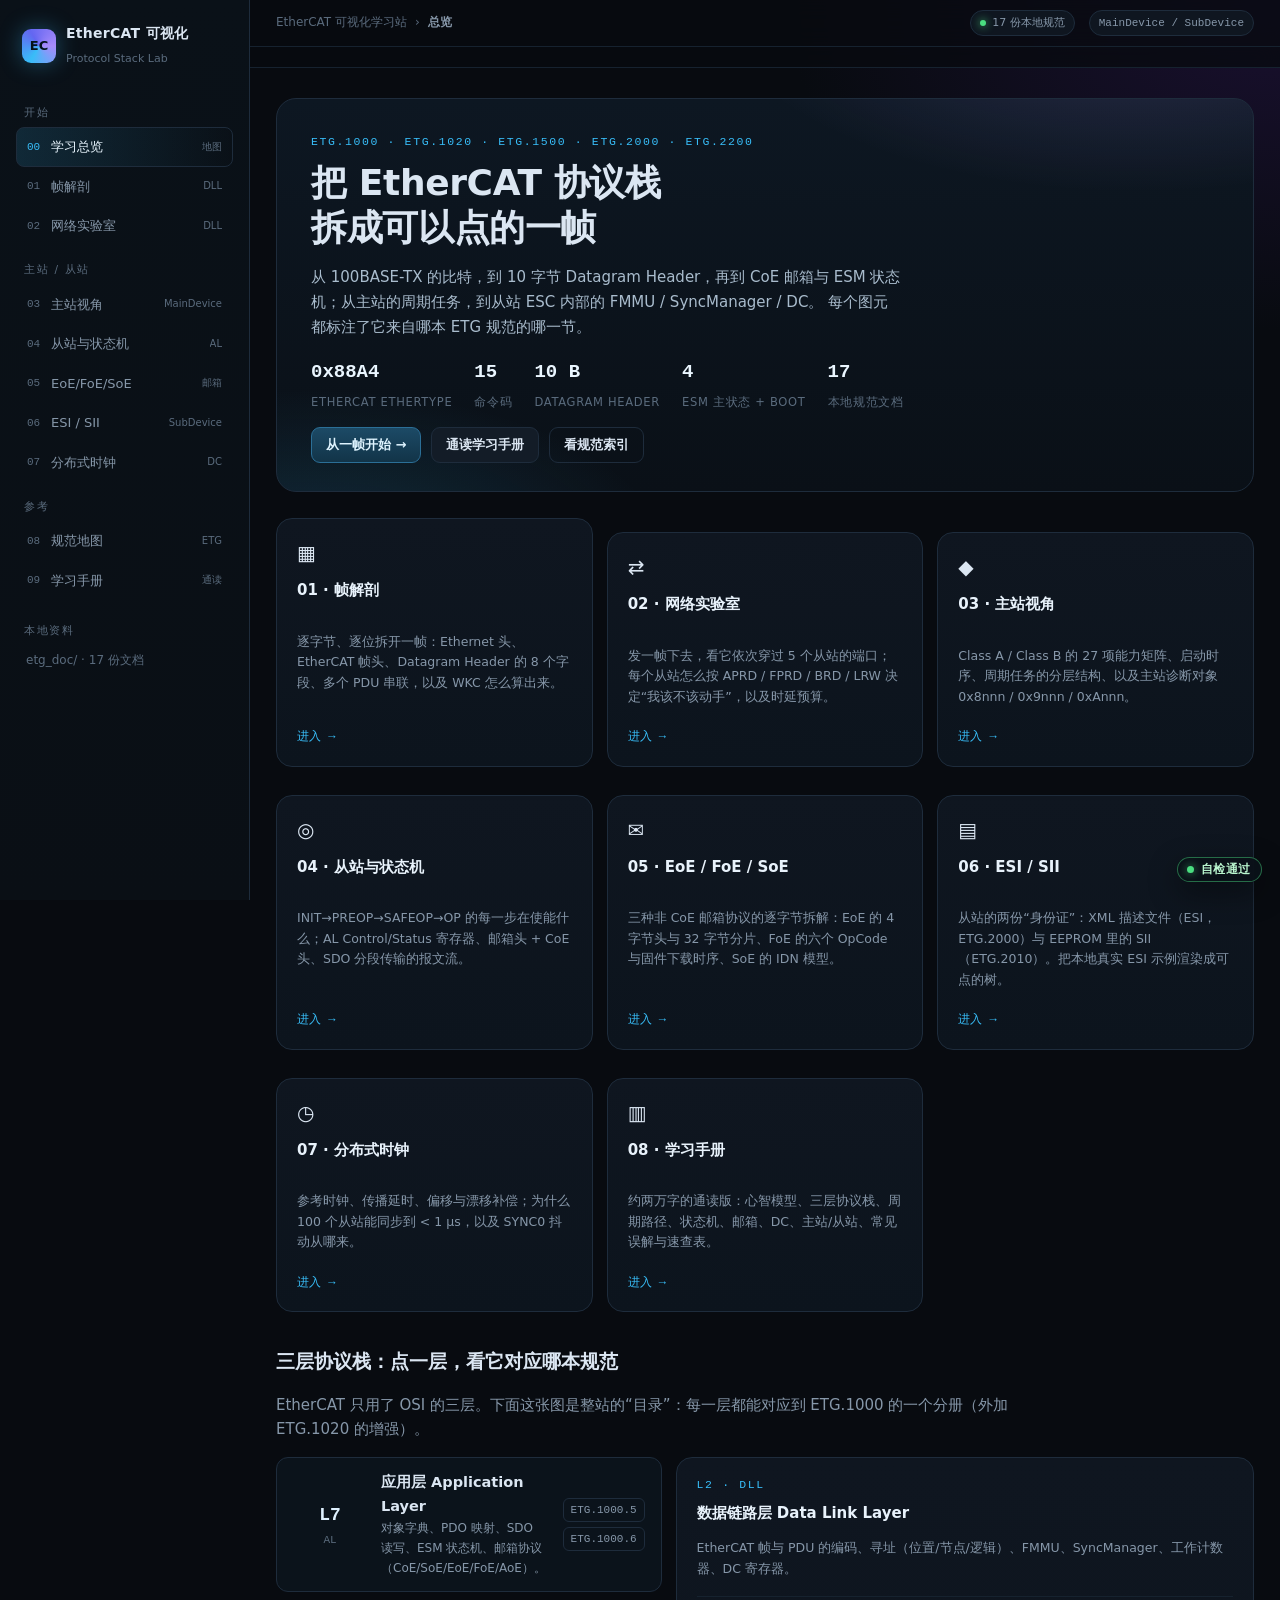
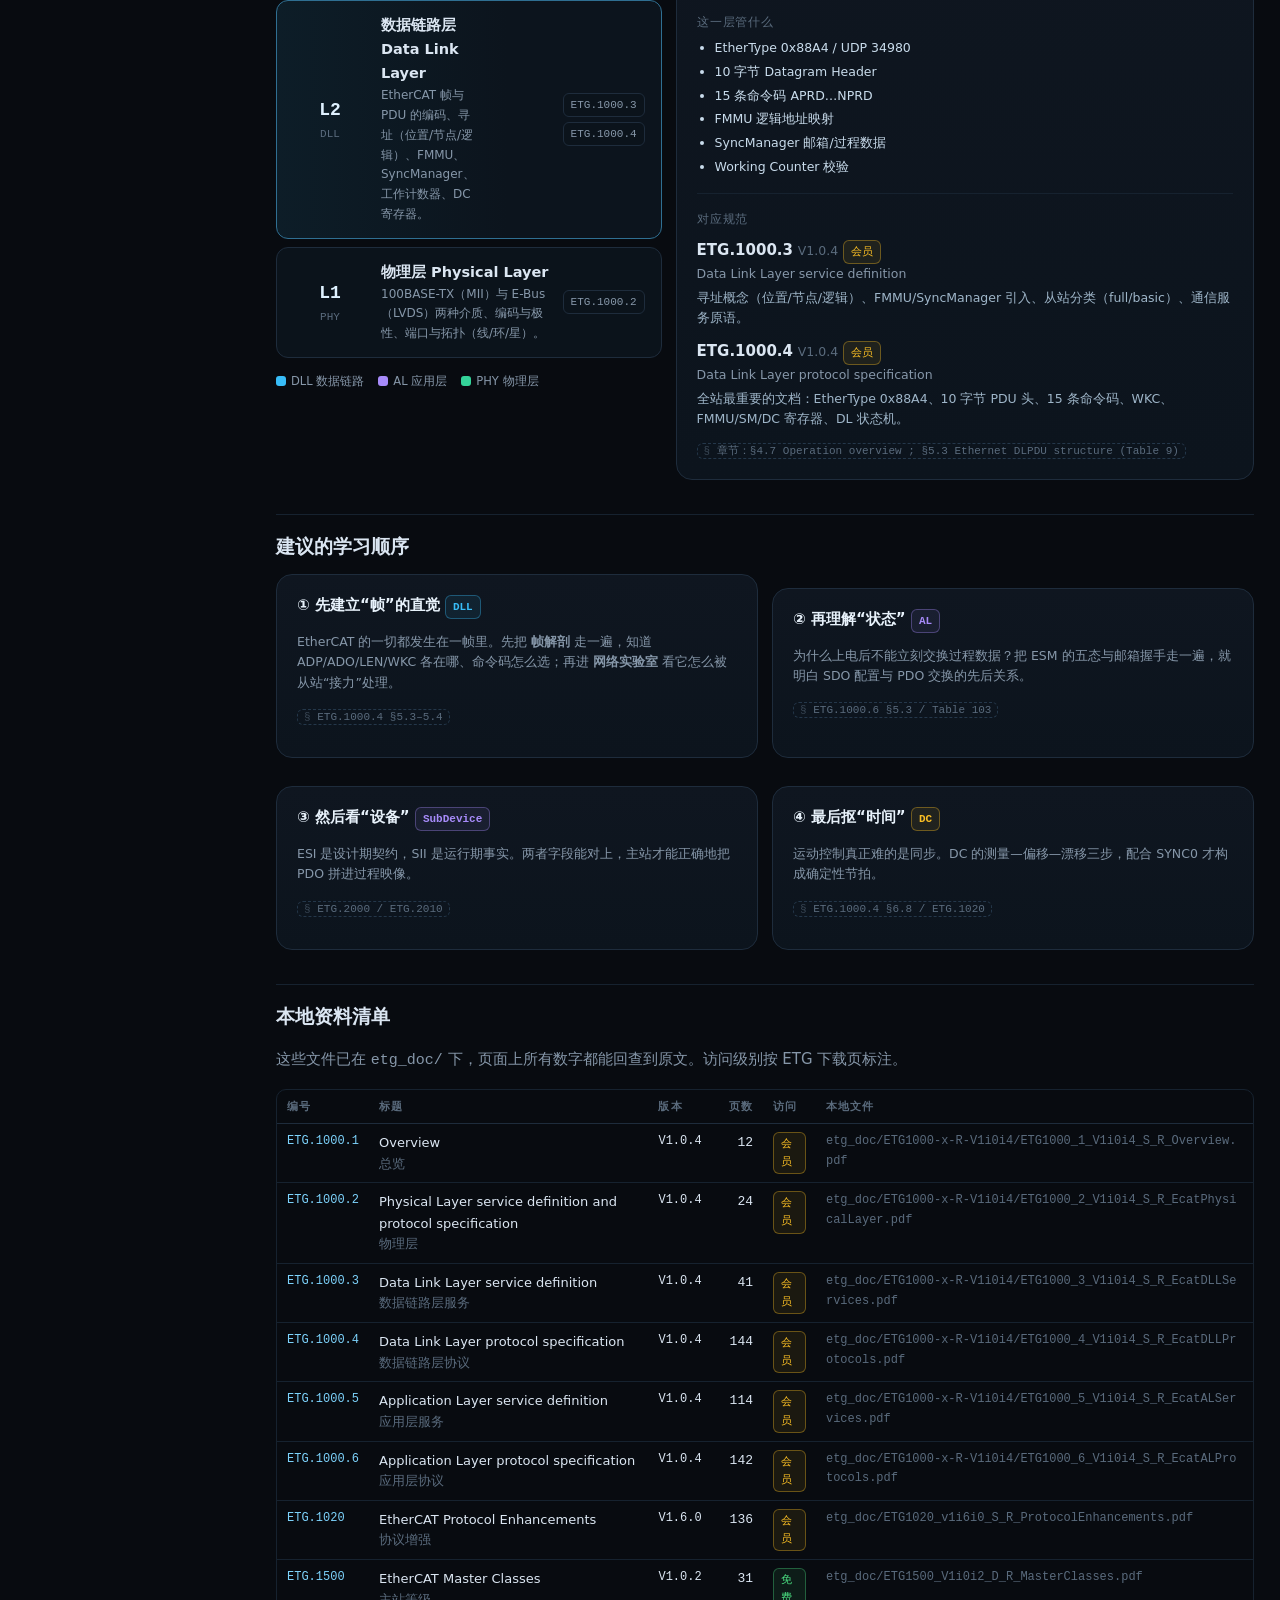
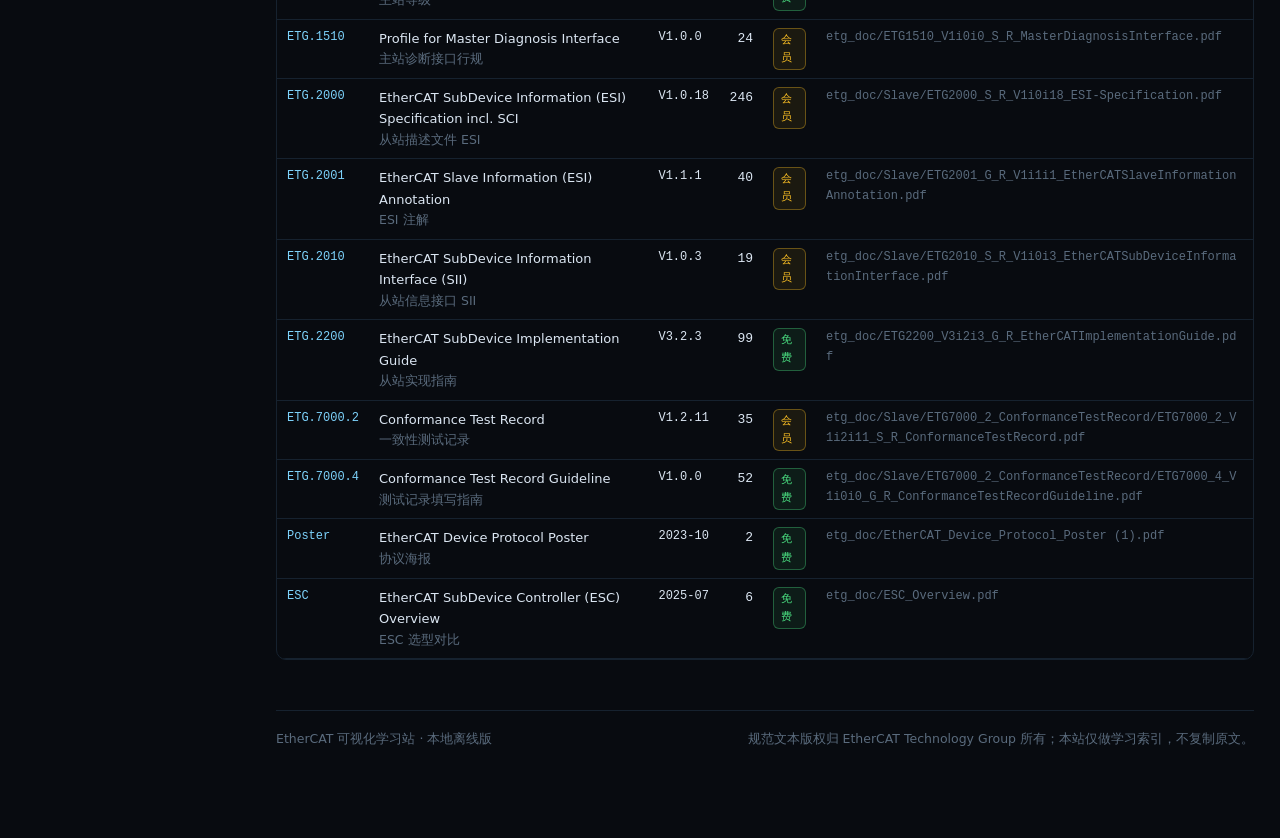
==== index.html @ e686e782 "feat: init" ====
<!DOCTYPE html>
<html lang="zh-CN">
<head>
<meta charset="utf-8">
<meta name="viewport" content="width=device-width,initial-scale=1">
<title>EtherCAT 可视化学习站</title>
<link rel="icon" href="data:image/svg+xml,%3Csvg xmlns='http://www.w3.org/2000/svg' viewBox='0 0 32 32'%3E%3Crect width='32' height='32' rx='8' fill='%230b1c26'/%3E%3Crect x='5' y='5' width='22' height='22' rx='5' fill='none' stroke='%2338bdf8' stroke-width='2'/%3E%3Ctext x='16' y='21' font-family='monospace' font-size='11' font-weight='700' fill='%237dd3fc' text-anchor='middle'%3EEC%3C/text%3E%3C/svg%3E">
<link rel="stylesheet" href="assets/css/style.css">
</head>
<body>
<div class="shell">
  <div class="side" id="side-slot"></div>
  <div class="main">
    <div class="topbar" id="top-slot"></div>
    <div class="wrap">

      <section class="hero">
        <div class="eyebrow">ETG.1000 · ETG.1020 · ETG.1500 · ETG.2000 · ETG.2200</div>
        <h1>把 EtherCAT 协议栈<br>拆成可以点的一帧</h1>
        <p>
          从 100BASE-TX 的比特，到 10 字节 Datagram Header，再到 CoE 邮箱与
          ESM 状态机；从主站的周期任务，到从站 ESC 内部的 FMMU / SyncManager / DC。
          每个图元都标注了它来自哪本 ETG 规范的哪一节。
        </p>
        <div class="kpis">
          <div class="kpi"><b>0x88A4</b><span>ETHERCAT ETHERTYPE</span></div>
          <div class="kpi"><b>15</b><span>命令码</span></div>
          <div class="kpi"><b>10 B</b><span>DATAGRAM HEADER</span></div>
          <div class="kpi"><b>4</b><span>ESM 主状态 + BOOT</span></div>
          <div class="kpi"><b>17</b><span>本地规范文档</span></div>
        </div>
        <div class="toolbar" style="margin-bottom:0">
          <a class="btn primary" href="frame.html">从一帧开始 →</a>
          <a class="btn" href="guide.html">通读学习手册</a>
          <a class="btn ghost" href="spec.html">看规范索引</a>
        </div>
      </section>

      <div class="grid g3">
        <a class="card cardlink" href="frame.html">
          <div class="ico">▦</div>
          <h3>01 · 帧解剖</h3>
          <p class="small muted">逐字节、逐位拆开一帧：Ethernet 头、EtherCAT 帧头、Datagram Header 的 8 个字段、多个 PDU 串联，以及 WKC 怎么算出来。</p>
          <span class="go">进入 →</span>
        </a>
        <a class="card cardlink" href="network.html">
          <div class="ico">⇄</div>
          <h3>02 · 网络实验室</h3>
          <p class="small muted">发一帧下去，看它依次穿过 5 个从站的端口；每个从站怎么按 APRD / FPRD / BRD / LRW 决定“我该不该动手”，以及时延预算。</p>
          <span class="go">进入 →</span>
        </a>
        <a class="card cardlink" href="master.html">
          <div class="ico">◆</div>
          <h3>03 · 主站视角</h3>
          <p class="small muted">Class A / Class B 的 27 项能力矩阵、启动时序、周期任务的分层结构、以及主站诊断对象 0x8nnn / 0x9nnn / 0xAnnn。</p>
          <span class="go">进入 →</span>
        </a>
        <a class="card cardlink" href="al.html">
          <div class="ico">◎</div>
          <h3>04 · 从站与状态机</h3>
          <p class="small muted">INIT→PREOP→SAFEOP→OP 的每一步在使能什么；AL Control/Status 寄存器、邮箱头 + CoE 头、SDO 分段传输的报文流。</p>
          <span class="go">进入 →</span>
        </a>
        <a class="card cardlink" href="eoe-foe-soe.html">
          <div class="ico">✉</div>
          <h3>05 · EoE / FoE / SoE</h3>
          <p class="small muted">三种非 CoE 邮箱协议的逐字节拆解：EoE 的 4 字节头与 32 字节分片、FoE 的六个 OpCode 与固件下载时序、SoE 的 IDN 模型。</p>
          <span class="go">进入 →</span>
        </a>
        <a class="card cardlink" href="slave.html">
          <div class="ico">▤</div>
          <h3>06 · ESI / SII</h3>
          <p class="small muted">从站的两份“身份证”：XML 描述文件（ESI，ETG.2000）与 EEPROM 里的 SII（ETG.2010）。把本地真实 ESI 示例渲染成可点的树。</p>
          <span class="go">进入 →</span>
        </a>
        <a class="card cardlink" href="dc.html">
          <div class="ico">◷</div>
          <h3>07 · 分布式时钟</h3>
          <p class="small muted">参考时钟、传播延时、偏移与漂移补偿；为什么 100 个从站能同步到 < 1 µs，以及 SYNC0 抖动从哪来。</p>
          <span class="go">进入 →</span>
        </a>
        <a class="card cardlink" href="guide.html">
          <div class="ico">▥</div>
          <h3>08 · 学习手册</h3>
          <p class="small muted">约两万字的通读版：心智模型、三层协议栈、周期路径、状态机、邮箱、DC、主站/从站、常见误解与速查表。</p>
          <span class="go">进入 →</span>
        </a>
      </div>

      <h2 id="layers">三层协议栈：点一层，看它对应哪本规范</h2>
      <p class="lede">EtherCAT 只用了 OSI 的三层。下面这张图是整站的“目录”：每一层都能对应到 ETG.1000 的一个分册（外加 ETG.1020 的增强）。</p>

      <div class="grid g23" style="margin-top:14px">
        <div>
          <div class="stack" id="stack"></div>
          <div class="legend" style="margin-top:14px">
            <span><i style="background:#38bdf8"></i>DLL 数据链路</span>
            <span><i style="background:#a78bfa"></i>AL 应用层</span>
            <span><i style="background:#34d399"></i>PHY 物理层</span>
          </div>
        </div>
        <div class="card" id="layer-detail">
          <div class="faint small">← 点击左侧任一层</div>
        </div>
      </div>

      <h2>建议的学习顺序</h2>
      <div class="grid g2">
        <div class="card">
          <h3>① 先建立“帧”的直觉 <span class="badge m">DLL</span></h3>
          <p class="small muted">EtherCAT 的一切都发生在一帧里。先把 <b>帧解剖</b> 走一遍，知道 ADP/ADO/LEN/WKC 各在哪、命令码怎么选；再进 <b>网络实验室</b> 看它怎么被从站“接力”处理。</p>
          <p class="small"><span class="src">ETG.1000.4 §5.3–5.4</span></p>
        </div>
        <div class="card">
          <h3>② 再理解“状态” <span class="badge s">AL</span></h3>
          <p class="small muted">为什么上电后不能立刻交换过程数据？把 ESM 的五态与邮箱握手走一遍，就明白 SDO 配置与 PDO 交换的先后关系。</p>
          <p class="small"><span class="src">ETG.1000.6 §5.3 / Table 103</span></p>
        </div>
        <div class="card">
          <h3>③ 然后看“设备” <span class="badge s">SubDevice</span></h3>
          <p class="small muted">ESI 是设计期契约，SII 是运行期事实。两者字段能对上，主站才能正确地把 PDO 拼进过程映像。</p>
          <p class="small"><span class="src">ETG.2000 / ETG.2010</span></p>
        </div>
        <div class="card">
          <h3>④ 最后抠“时间” <span class="badge w">DC</span></h3>
          <p class="small muted">运动控制真正难的是同步。DC 的测量—偏移—漂移三步，配合 SYNC0 才构成确定性节拍。</p>
          <p class="small"><span class="src">ETG.1000.4 §6.8 / ETG.1020</span></p>
        </div>
      </div>

      <h2>本地资料清单</h2>
      <p class="lede">这些文件已在 <code class="mono">etg_doc/</code> 下，页面上所有数字都能回查到原文。访问级别按 ETG 下载页标注。</p>
      <div class="scroll" style="margin-top:12px">
        <table class="tbl" id="spec-table"></table>
      </div>

      <footer class="end">
        <span>EtherCAT 可视化学习站 · 本地离线版</span>
        <span>规范文本版权归 EtherCAT Technology Group 所有；本站仅做学习索引，不复制原文。</span>
      </footer>
    </div>
  </div>
</div>

<script src="assets/js/ec-core.js"></script>
<script>
const { LAYERS, SPECS } = EC_DATA;
const { renderShell, hex0x } = EC_UI;

/* 手工渲染 shell（首页顶栏文案不同） */
renderShell({
  active: 'index',
  crumbs: ['EtherCAT 可视化学习站', '总览'],
  title: `${SPECS.length} 份本地规范`,
  docCount: SPECS.length,
});

/* ---- 分层堆叠 ---- */
const stack = document.getElementById('stack');
const detail = document.getElementById('layer-detail');

// 从 AL 到 PHY 自上而下
const order = ['al', 'dll', 'phy'];
const colorOf = { al: '#a78bfa', dll: '#38bdf8', phy: '#34d399' };

stack.innerHTML = order.map(k => {
  const L = LAYERS.find(x => x.key === k);
  return `<div class="layer" data-k="${k}">
    <div class="lv"><b>L${L.osi}</b>${L.short}</div>
    <div>
      <div class="nm">${L.name}</div>
      <div class="ds">${L.desc}</div>
    </div>
    <div class="sp">${L.specs.map(s => `<span class="badge">${s}</span>`).join('')}</div>
  </div>`;
}).join('');

function showLayer(k) {
  const L = LAYERS.find(x => x.key === k);
  if (!L) return;
  document.querySelectorAll('.layer').forEach(n => n.classList.toggle('on', n.dataset.k === k));
  const specs = L.specs.map(id => SPECS.find(s => s.id === id)).filter(Boolean);
  detail.innerHTML = `
    <div class="eyebrow" style="color:${L.color}">L${L.osi} · ${L.short}</div>
    <h3 style="margin-top:6px">${L.name}</h3>
    <p class="small muted">${L.desc}</p>
    <div class="hr"></div>
    <div class="small" style="font-size:12px;color:var(--text-faint);letter-spacing:.08em;margin-bottom:6px">这一层管什么</div>
    <ul class="small" style="margin:0;padding-left:18px;color:#c9dcec">
      ${L.items.map(i => `<li style="margin:3px 0">${i}</li>`).join('')}
    </ul>
    <div class="hr"></div>
    <div class="small" style="font-size:12px;color:var(--text-faint);letter-spacing:.08em;margin-bottom:8px">对应规范</div>
    ${specs.map(s => `
      <div style="margin-bottom:10px">
        <div><b>${s.id}</b> <span class="faint small">${s.ver}</span>
          ${s.access === 'free' ? '<span class="badge free">免费</span>' : '<span class="badge w">会员</span>'}</div>
        <div class="small muted">${s.title}</div>
        <div class="small" style="color:#9fb6c9;margin-top:3px">${s.why}</div>
      </div>`).join('')}
    <div class="small"><span class="src">章节：${specs.map(s => s.chapters[0]).join(' ; ')}</span></div>
  `;
}
document.querySelectorAll('.layer').forEach(n => n.addEventListener('click', () => showLayer(n.dataset.k)));
showLayer('dll');

/* ---- 资料表 ---- */
const accessBadge = a => a === 'free'
  ? '<span class="badge free">免费</span>'
  : '<span class="badge w">会员</span>';

document.getElementById('spec-table').innerHTML = `
  <thead><tr>
    <th>编号</th><th>标题</th><th>版本</th><th>页数</th><th>访问</th><th>本地文件</th>
  </tr></thead>
  <tbody>
  ${SPECS.map(s => `<tr>
    <td class="mono" style="color:#7dd3fc;white-space:nowrap">${s.id}</td>
    <td>${s.title}<div class="faint small">${s.cn}</div></td>
    <td class="mono small">${s.ver}</td>
    <td class="num">${s.pages}</td>
    <td>${accessBadge(s.access)}</td>
    <td class="mono small faint" style="word-break:break-all">${s.file}</td>
  </tr>`).join('')}
  </tbody>`;
</script>

<div class="selfcheck sc-idle" id="selfcheck" data-state="idle" role="status" aria-live="polite" tabindex="0"
     title="脚本未执行：若通过 file:// 打开，请确认 assets/js/ec-core.js 存在；否则按 F12 查看控制台">
  <span class="sc-dot"></span><span class="sc-text">脚本未执行</span>
</div>

</body>
</html>
---- assets/css/style.css ----
/* =========================================================
   EtherCAT 可视化学习站 — 共享样式
   设计语言：工业暗色 + 通信信号色
   ========================================================= */
:root{
  --bg:            #080b10;
  --bg-2:          #0c1118;
  --panel:         #0f1620;
  --panel-2:       #131c27;
  --line:          #1e2c3c;
  --line-soft:     #16222f;
  --text:          #dbe6f2;
  --text-dim:      #8697a9;
  --text-faint:    #5a6b7d;

  --master:        #38bdf8;   /* 主站 青 */
  --sub:           #a78bfa;   /* 从站 紫 */
  --rx:            #34d399;   /* 下行 绿 */
  --tx:            #60a5fa;   /* 上行 蓝 */
  --warn:          #fbbf24;
  --err:           #fb7185;
  --ok:            #4ade80;

  --f-eth:         #4c1d95;   /* 以太网头 */
  --f-ecat:        #075985;   /* ECAT 帧头 */
  --f-pdu:         #065f46;   /* PDU 头 */
  --f-data:        #78350f;   /* 数据区 */
  --f-wkc:         #7f1d1d;   /* 工作计数器 */

  --r-s: 4px;
  --r-m: 10px;
  --r-l: 16px;
  --mono: "JetBrains Mono", "Cascadia Mono", "Consolas", ui-monospace, monospace;
  --sans: "Inter", "Segoe UI", "Microsoft YaHei", system-ui, sans-serif;
}

*{ box-sizing:border-box; }
html{ scroll-behavior:smooth; }
body{
  margin:0; background:
    radial-gradient(1200px 700px at 12% -10%, #0f2333 0%, transparent 60%),
    radial-gradient(900px 600px at 100% 0%, #1a1030 0%, transparent 55%),
    var(--bg);
  color:var(--text);
  font:15px/1.65 var(--sans);
  -webkit-font-smoothing:antialiased;
}
a{ color:var(--master); text-decoration:none; }
a:hover{ text-decoration:underline; }
code,kbd,.mono{ font-family:var(--mono); }
kbd{
  font-size:11px; padding:1px 5px; border:1px solid var(--line);
  border-bottom-width:2px; border-radius:4px; background:var(--panel-2); color:var(--text-dim);
}

/* ---------- 布局 ---------- */
.shell{ display:grid; grid-template-columns:250px minmax(0,1fr); min-height:100vh; }
.side{
  position:sticky; top:0; height:100vh; overflow:auto;
  border-right:1px solid var(--line);
  background:linear-gradient(180deg, #0a1118 0%, #0a0f15 100%);
  padding:22px 16px 40px;
}
.brand{ display:flex; gap:10px; align-items:center; padding:0 6px 18px; }
.brand .logo{
  width:34px;height:34px;border-radius:9px;flex:none;
  background:conic-gradient(from 210deg, var(--master), #6366f1, var(--sub), var(--master));
  display:grid;place-items:center;font-weight:800;font-size:13px;color:#04121c;
  box-shadow:0 0 22px rgba(56,189,248,.35);
}
.brand b{ font-size:14px; letter-spacing:.02em; display:block; }
.brand span{ font-size:11px; color:var(--text-faint); }

.nav-group{ margin:16px 0 6px; font-size:10.5px; letter-spacing:.16em; text-transform:uppercase; color:var(--text-faint); padding:0 8px; }
.nav a{
  display:flex; align-items:center; gap:8px;
  padding:8px 10px; border-radius:8px; color:var(--text-dim);
  font-size:13px; text-decoration:none; border:1px solid transparent; white-space:nowrap;
}
.nav a:hover{ background:#0e1822; color:var(--text); }
.nav a.active{ background:linear-gradient(90deg, rgba(56,189,248,.14), transparent); border-color:var(--line); color:#eaf6ff; }
.nav a .num{ font-family:var(--mono); font-size:11px; color:var(--text-faint); width:16px; flex:none; }
.nav a.active .num{ color:var(--master); }
.nav a .tag{ margin-left:auto; font-size:10px; color:var(--text-faint); overflow:hidden; text-overflow:ellipsis; }
@media (max-width:1250px){ .side{ padding-left:12px; padding-right:10px; } .nav a .tag{ display:none; } }

.main{ min-width:0; }
.topbar{
  position:sticky; top:0; z-index:30; backdrop-filter:blur(12px);
  background:rgba(8,11,16,.78); border-bottom:1px solid var(--line-soft);
  display:flex; align-items:center; gap:14px; padding:10px 26px;
}
.crumbs{ font-size:12px; color:var(--text-faint); display:flex; gap:8px; align-items:center; }
.crumbs b{ color:var(--text-dim); font-weight:600; }
.topbar .spacer{ flex:1; }
.pill{
  font-size:11px; color:var(--text-dim); border:1px solid var(--line);
  padding:3px 9px; border-radius:999px; background:var(--panel);
  display:inline-flex; align-items:center; gap:6px; white-space:nowrap;
}
.dot{ width:6px;height:6px;border-radius:50%;background:var(--ok); box-shadow:0 0 8px var(--ok); }

.wrap{ max-width:1180px; margin:0 auto; padding:30px 26px 90px; }
.page-head{ margin-bottom:24px; }
.eyebrow{ font-family:var(--mono); font-size:11.5px; letter-spacing:.14em; text-transform:uppercase; color:var(--master); }
h1{ font-size:30px; line-height:1.25; margin:8px 0 10px; letter-spacing:-.01em; }
h1 small{ font-size:15px; color:var(--text-dim); font-weight:400; margin-left:8px; }
h2{ font-size:19px; margin:34px 0 12px; padding-top:16px; border-top:1px solid var(--line-soft); }
h2:first-of-type{ border-top:none; padding-top:0; }
h3{ font-size:15px; margin:18px 0 8px; color:#e8f2fb; }
.lede{ color:var(--text-dim); max-width:78ch; }
.muted{ color:var(--text-dim); }
.faint{ color:var(--text-faint); }
.small{ font-size:12.5px; }

.card{
  background:linear-gradient(180deg, var(--panel) 0%, #0c141d 100%);
  border:1px solid var(--line); border-radius:var(--r-l); padding:18px 20px;
}
.card.pad{ padding:22px 24px; }
.card + .card{ margin-top:14px; }
.card h3{ margin-top:0; }
.grid{ display:grid; gap:14px; }
.g2{ grid-template-columns:repeat(2, minmax(0,1fr)); }
.g3{ grid-template-columns:repeat(3, minmax(0,1fr)); }
.g4{ grid-template-columns:repeat(4, minmax(0,1fr)); }
.g23{ grid-template-columns:minmax(0,2fr) minmax(0,3fr); }
@media (max-width:1020px){
  .g2,.g3,.g4,.g23{ grid-template-columns:minmax(0,1fr); }
}

/* ---------- 通用小组件 ---------- */
.kv{ display:grid; grid-template-columns:auto 1fr; gap:4px 14px; font-size:13px; }
.kv dt{ color:var(--text-faint); font-family:var(--mono); font-size:11.5px; padding-top:2px; }
.kv dd{ margin:0; color:var(--text); }
.hr{ height:1px; background:var(--line-soft); margin:16px 0; }

.badge{
  display:inline-flex; align-items:center; gap:5px;
  font-size:11px; font-family:var(--mono); padding:2px 7px; border-radius:6px;
  border:1px solid var(--line); background:#0b131b; color:var(--text-dim);
}
.badge.m{ color:var(--master); border-color:rgba(56,189,248,.35); background:rgba(56,189,248,.08); }
.badge.s{ color:var(--sub); border-color:rgba(167,139,250,.35); background:rgba(167,139,250,.08); }
.badge.w{ color:var(--warn); border-color:rgba(251,191,36,.35); background:rgba(251,191,36,.08); }
.badge.e{ color:var(--err); border-color:rgba(251,113,133,.35); background:rgba(251,113,133,.08); }
.badge.free{ color:var(--ok); border-color:rgba(74,222,128,.35); background:rgba(74,222,128,.08); }

.btn{
  font:600 13px var(--sans); color:var(--text);
  background:var(--panel-2); border:1px solid var(--line); border-radius:9px;
  padding:8px 14px; cursor:pointer; display:inline-flex; align-items:center; gap:7px;
  transition:.15s;
}
.btn:hover{ border-color:#2b415a; background:#182432; }
.btn.primary{ background:linear-gradient(180deg, #1c4a66, #123448); border-color:#2b6f97; color:#dff4ff; }
.btn.primary:hover{ filter:brightness(1.12); }
.btn.ghost{ background:transparent; }
.btn.sm{ padding:5px 10px; font-size:12px; border-radius:7px; }
.btn:disabled{ opacity:.45; cursor:not-allowed; }

.seg{ display:inline-flex; background:#0a121a; border:1px solid var(--line); border-radius:10px; padding:3px; gap:2px; flex-wrap:wrap; }
.seg button{
  font:600 12.5px var(--sans); color:var(--text-dim); background:transparent; border:0;
  padding:6px 12px; border-radius:7px; cursor:pointer; white-space:nowrap;
}
.seg button.on{ background:#1b2a3a; color:#e9f5ff; box-shadow:inset 0 0 0 1px #2a3f55; }
.seg button:hover{ color:var(--text); }

.note{
  border-left:3px solid var(--master); background:rgba(56,189,248,.06);
  padding:12px 16px; border-radius:0 var(--r-m) var(--r-m) 0; font-size:13.5px; color:#cfe6f5;
}
.note.warn{ border-color:var(--warn); background:rgba(251,191,36,.06); color:#f7e6bd; }
.note b{ color:#fff; }

.src{
  font-family:var(--mono); font-size:11px; color:var(--text-faint);
  border:1px dashed #24374a; border-radius:6px; padding:1px 6px; white-space:nowrap;
}
.src::before{ content:"§ "; opacity:.6; }

.toolbar{ display:flex; gap:10px; align-items:center; flex-wrap:wrap; margin:14px 0; }
.toolbar .spacer{ flex:1; }

/* ---------- 首页 hero ---------- */
.hero{
  position:relative; overflow:hidden; border:1px solid var(--line); border-radius:20px;
  padding:34px 34px 28px; margin-bottom:26px;
  background:
     radial-gradient(700px 340px at 88% -30%, rgba(167,139,250,.22), transparent 62%),
     radial-gradient(600px 300px at 4% 120%, rgba(56,189,248,.18), transparent 60%),
     linear-gradient(180deg,#0d1722,#0a1017);
}
.hero h1{ font-size:36px; max-width:20ch; }
.hero p{ color:#a9bccd; max-width:62ch; }
.hero .kpis{ display:flex; gap:22px; flex-wrap:wrap; margin-top:18px; }
.kpi b{ display:block; font-family:var(--mono); font-size:19px; color:#eaf6ff; }
.kpi span{ font-size:11.5px; color:var(--text-faint); letter-spacing:.06em; }

.cardlink{ display:block; color:inherit; text-decoration:none; transition:.18s; }
.cardlink:hover{ text-decoration:none; transform:translateY(-2px); border-color:#2a4159; }
.cardlink .go{ margin-top:auto; font-size:12px; color:var(--master); font-family:var(--mono); }
.cardlink{ display:flex; flex-direction:column; gap:8px; }
.cardlink .ico{ font-size:20px; }

/* ---------- 表格 ---------- */
table.tbl{ width:100%; border-collapse:collapse; font-size:13px; }
.tbl th{
  text-align:left; font-size:10.5px; letter-spacing:.1em; text-transform:uppercase;
  color:var(--text-faint); font-weight:600; padding:8px 10px; border-bottom:1px solid var(--line);
  white-space:nowrap;
}
.tbl td{ padding:8px 10px; border-bottom:1px solid var(--line-soft); vertical-align:top; }
.tbl tr:hover td{ background:#0d1721; }
.tbl td.mono{ font-family:var(--mono); font-size:12px; }
.tbl .num{ text-align:right; font-family:var(--mono); }
.scroll{ overflow:auto; border:1px solid var(--line-soft); border-radius:var(--r-m); }

/* ---------- 帧可视化 ---------- */
.frame-strip{ overflow-x:auto; padding:6px 2px 12px; }
.strip{ display:flex; align-items:flex-end; gap:2px; min-width:max-content; }
.cell{
  position:relative; border-radius:5px; border:1px solid rgba(255,255,255,.09);
  display:flex; flex-direction:column; justify-content:space-between;
  padding:5px 4px; min-height:52px; font-family:var(--mono); font-size:10.5px;
  color:#dff1ff; cursor:pointer; transition:.12s; overflow:hidden;
}
.cell:hover{ transform:translateY(-3px); box-shadow:0 6px 18px rgba(0,0,0,.5); z-index:5; }
.cell.sel{ outline:2px solid #7dd3fc; outline-offset:1px; transform:translateY(-3px); z-index:6; }
.cell .off{ font-size:9px; color:rgba(255,255,255,.55); }
.cell .nm{ font-size:9.5px; color:rgba(255,255,255,.85); white-space:nowrap; overflow:hidden; text-overflow:ellipsis; }
.cell .vl{ font-weight:700; font-size:11.5px; white-space:nowrap; overflow:hidden; text-overflow:ellipsis; }
.cell.f-eth{ background:linear-gradient(180deg,#3b1d80,#291357); }
.cell.f-ecat{ background:linear-gradient(180deg,#075985,#06364d); }
.cell.f-pdu{ background:linear-gradient(180deg,#065f46,#043d2e); }
.cell.f-data{ background:linear-gradient(180deg,#78350f,#4a2008); }
.cell.f-wkc{ background:linear-gradient(180deg,#7f1d1d,#4c1010); }
.cell.f-pad{ background:repeating-linear-gradient(45deg,#141d27,#141d27 5px,#101821 5px,#101821 10px); color:var(--text-faint); }
.cell.small{ min-height:38px; }
.bitrow{ display:flex; gap:2px; min-width:max-content; flex-wrap:wrap; }
.bit{
  width:22px; height:28px; display:grid; place-items:center; font-family:var(--mono); font-size:10.5px;
  border-radius:4px; border:1px solid var(--line); background:#0a1219; color:var(--text-dim); cursor:pointer;
}
.bit.set{ background:#123a52; color:#9fe0ff; border-color:#1e5876; }
.bit:hover{ border-color:var(--master); }

.legend{ display:flex; gap:14px; flex-wrap:wrap; font-size:11.5px; color:var(--text-dim); margin:10px 0; }
.legend i{ width:10px;height:10px;border-radius:3px;display:inline-block;margin-right:5px; vertical-align:-1px; }

.tip{
  position:fixed; z-index:100; pointer-events:none; max-width:320px;
  background:#0b1520; border:1px solid #2a4058; border-radius:9px; padding:9px 11px;
  font-size:12px; color:var(--text); box-shadow:0 14px 40px rgba(0,0,0,.6); display:none;
}
.tip b{ color:#9fe0ff; font-family:var(--mono); font-size:11.5px; }
.tip .r{ color:var(--text-faint); font-family:var(--mono); font-size:10.5px; }

/* ---------- 层级架构图 ---------- */
.stack{ display:flex; flex-direction:column; gap:8px; }
.layer{
  display:grid; grid-template-columns:74px 1fr auto; gap:14px; align-items:center;
  border:1px solid var(--line); border-radius:12px; padding:13px 16px; cursor:pointer;
  background:#0b131b; transition:.15s;
}
.layer:hover{ border-color:#2b415a; background:#0d1721; }
.layer.on{ border-color:#2f6f92; background:linear-gradient(90deg, rgba(56,189,248,.1), #0c141d 60%); }
.layer .lv{ font-family:var(--mono); font-size:11px; color:var(--text-faint); text-align:center; }
.layer .lv b{ display:block; font-size:18px; color:#dff1ff; }
.layer .nm{ font-weight:600; font-size:14.5px; }
.layer .ds{ font-size:12px; color:var(--text-dim); }
.layer .sp{ display:flex; gap:5px; flex-wrap:wrap; justify-content:flex-end; }

/* ---------- 网络实验室 ---------- */
.lab{ display:grid; grid-template-columns:minmax(0,1fr) 320px; gap:16px; align-items:start; }
@media (max-width:1080px){ .lab{ grid-template-columns:minmax(0,1fr); } }
.stage{
  position:relative; border:1px solid var(--line); border-radius:16px; overflow:hidden;
  background:
    radial-gradient(600px 240px at 50% 0%, rgba(56,189,248,.07), transparent 70%),
    #080e14;
  min-height:300px;
}
.stage svg{ display:block; width:100%; height:auto; }
.side-panel{ display:flex; flex-direction:column; gap:12px; }
.readout{ font-family:var(--mono); font-size:12px; }
.readout .row{ display:flex; justify-content:space-between; gap:10px; padding:4px 0; border-bottom:1px dashed #16222f; }
.readout .row:last-child{ border-bottom:0; }
.readout .k{ color:var(--text-faint); }
.readout .v{ color:#dff1ff; }
.log{
  font-family:var(--mono); font-size:11.5px; height:190px; overflow:auto;
  background:#070c11; border:1px solid var(--line-soft); border-radius:10px; padding:8px 10px;
}
.log div{ padding:1px 0; color:var(--text-dim); white-space:pre; }
.log div.hi{ color:#a5f3fc; }
.log div.ok{ color:#86efac; }
.log div.bad{ color:#fda4af; }
.progress{ height:4px; background:#101a24; border-radius:99px; overflow:hidden; }
.progress i{ display:block; height:100%; width:0; background:linear-gradient(90deg,var(--master),var(--sub)); transition:width .1s linear; }

/* ---------- 状态机 ---------- */
.esm-wrap{ display:grid; grid-template-columns:minmax(0,1.5fr) minmax(0,1fr); gap:16px; }
@media (max-width:980px){ .esm-wrap{ grid-template-columns:minmax(0,1fr); } }
.node-circle{ cursor:pointer; }
.node-circle:hover circle{ filter:brightness(1.25); }

/* ---------- ESI 树 ---------- */
.tree{ font-family:var(--mono); font-size:12.5px; max-height:520px; overflow:auto; }
.tree .t{ display:flex; gap:6px; padding:2px 6px; border-radius:5px; cursor:pointer; white-space:nowrap; }
.tree .t:hover{ background:#0e1a25; }
.tree .t.on{ background:#122536; box-shadow:inset 2px 0 0 var(--master); }
.tree .t .n{ color:#7dd3fc; }
.tree .t .a{ color:#fcd34d; font-size:11px; }
.tree .t .v{ color:#a7f3d0; font-size:11px; }
.tree .kids{ margin-left:14px; border-left:1px dashed #1b2a3a; padding-left:6px; }

pre.code{
  font-family:var(--mono); font-size:11.5px; line-height:1.55; color:#cfe6f5;
  background:#070c11; border:1px solid var(--line-soft); border-radius:10px;
  padding:12px 14px; overflow:auto; margin:0;
}
pre.code .h{ color:#7dd3fc; }
pre.code .c{ color:#5a6b7d; }
pre.code .s{ color:#a7f3d0; }
pre.code .k{ color:#fcd34d; }

footer.end{ margin-top:50px; padding-top:18px; border-top:1px solid var(--line-soft); display:flex; justify-content:space-between; gap:16px; font-size:12.5px; color:var(--text-faint); flex-wrap:wrap; }

@media (max-width:860px){
  .shell{ grid-template-columns:minmax(0,1fr); }
  .side{ position:relative; height:auto; border-right:0; border-bottom:1px solid var(--line); }
  .nav{ display:grid; grid-template-columns:repeat(2,minmax(0,1fr)); gap:2px; }
  .wrap{ padding:22px 16px 70px; }
  h1{ font-size:25px; }
  .hero{ padding:24px 20px; }
  .hero h1{ font-size:27px; }
}
@media (prefers-reduced-motion: reduce){
  *{ animation-duration:.001ms !important; transition-duration:.001ms !important; }
}


/* ---------- 页面自检徽标 ---------- */
.selfcheck{
  position:fixed; right:18px; bottom:18px; z-index:300;
  display:flex; align-items:center; gap:7px;
  padding:6px 11px 6px 9px; border-radius:999px;
  font:600 11.5px/1 var(--sans); letter-spacing:.02em;
  background:rgba(10,17,24,.92); border:1px solid var(--line);
  color:var(--text-dim); cursor:pointer; user-select:none;
  backdrop-filter:blur(10px); box-shadow:0 10px 30px rgba(0,0,0,.45);
  transition:border-color .2s, color .2s, transform .12s;
}
.selfcheck:hover{ transform:translateY(-1px); }
.selfcheck:focus-visible{ outline:2px solid var(--master); outline-offset:2px; }
.selfcheck .sc-dot{ width:7px; height:7px; border-radius:50%; background:#94a3b8; flex:none; }
.selfcheck.sc-running{ color:#b6c6d6; border-color:#2a3f55; }
.selfcheck.sc-running .sc-dot{ background:#94a3b8; animation:scPulse 1s infinite; }
.selfcheck.sc-ok{ color:#bbf7d0; border-color:rgba(74,222,128,.45); }
.selfcheck.sc-ok .sc-dot{ background:#4ade80; box-shadow:0 0 10px rgba(74,222,128,.8); }
.selfcheck.sc-warn{ color:#fde68a; border-color:rgba(251,191,36,.5); }
.selfcheck.sc-warn .sc-dot{ background:#fbbf24; box-shadow:0 0 10px rgba(251,191,36,.7); }
.selfcheck.sc-fail{ color:#fecdd3; border-color:rgba(251,113,133,.55); }
.selfcheck.sc-fail .sc-dot{ background:#fb7185; box-shadow:0 0 10px rgba(251,113,133,.8); }
.selfcheck.sc-idle{ color:#fde68a; border-color:rgba(251,191,36,.35); }
.selfcheck.sc-idle .sc-dot{ background:#fbbf24; animation:scPulse 1.6s infinite; }
@keyframes scPulse{ 0%,100%{ opacity:1 } 50%{ opacity:.35 } }

.sc-panel{
  position:absolute; right:0; bottom:calc(100% + 10px);
  width:min(340px, calc(100vw - 36px));
  background:#0b141d; border:1px solid #274057; border-radius:12px;
  box-shadow:0 18px 50px rgba(0,0,0,.7); padding:12px 14px;
  cursor:default; text-align:left; color:var(--text);
}
.selfcheck:not(.open) .sc-panel{ display:none; }
.sc-head{ display:flex; justify-content:space-between; align-items:baseline; gap:10px; }
.sc-head b{ font-size:12.5px; color:#e8f4ff; }
.sc-meta{ font:10.5px var(--mono); color:var(--text-faint); }
.sc-rows{ margin:9px 0 4px; display:flex; flex-direction:column; gap:3px; }
.sc-row{ display:flex; gap:6px; font:11.5px/1.5 var(--mono); color:#c9dcec; }
.sc-row span{ width:12px; flex:none; text-align:center; }
.sc-row.ok span{ color:#4ade80; }
.sc-row.bad{ color:#fecdd3; }
.sc-row.bad span{ color:#fb7185; }
.sc-row i{ color:var(--text-faint); font-style:normal; }
.sc-sec{ margin-top:9px; font-size:10.5px; letter-spacing:.08em; text-transform:uppercase; color:var(--text-faint); }
.sc-sec.ok-note{ color:#86efac; text-transform:none; letter-spacing:0; font-size:11.5px; }
.sc-err{
  margin:6px 0 0; padding:7px 8px; max-height:120px; overflow:auto;
  background:#170d11; border:1px solid #4c1f2a; border-radius:7px;
  font:10.5px/1.5 var(--mono); color:#fecdd3; white-space:pre-wrap; word-break:break-word;
}
.sc-foot{ display:flex; justify-content:space-between; align-items:center; gap:10px; margin-top:10px; padding-top:9px; border-top:1px solid #1b2a3a; }
.sc-hint{ font-size:10.5px; color:var(--text-faint); line-height:1.45; }
.sc-act{
  font:600 11px var(--sans); color:#dff4ff; background:#123448; border:1px solid #2b6f97;
  border-radius:7px; padding:4px 9px; cursor:pointer; white-space:nowrap; flex:none;
}
.sc-act:hover{ filter:brightness(1.15); }
@media (max-width:520px){
  .selfcheck{ right:10px; bottom:10px; font-size:11px; }
}
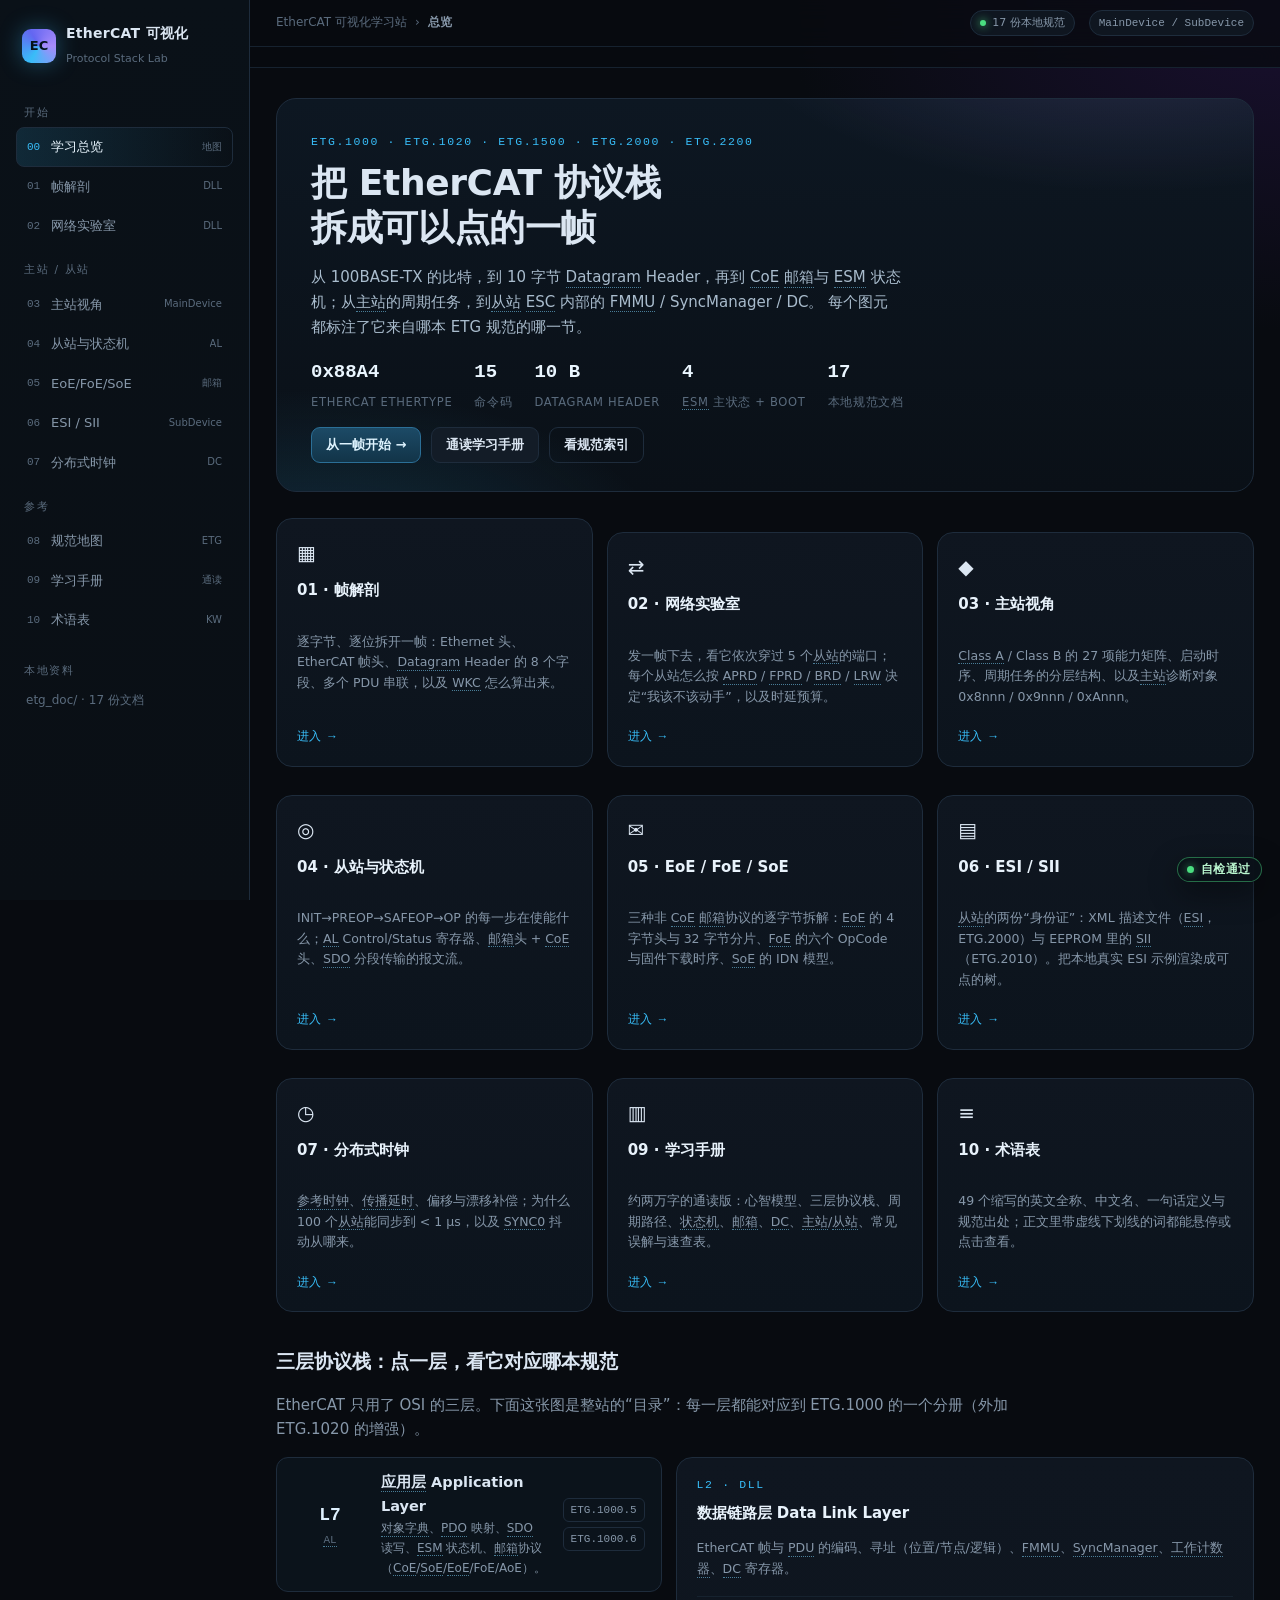
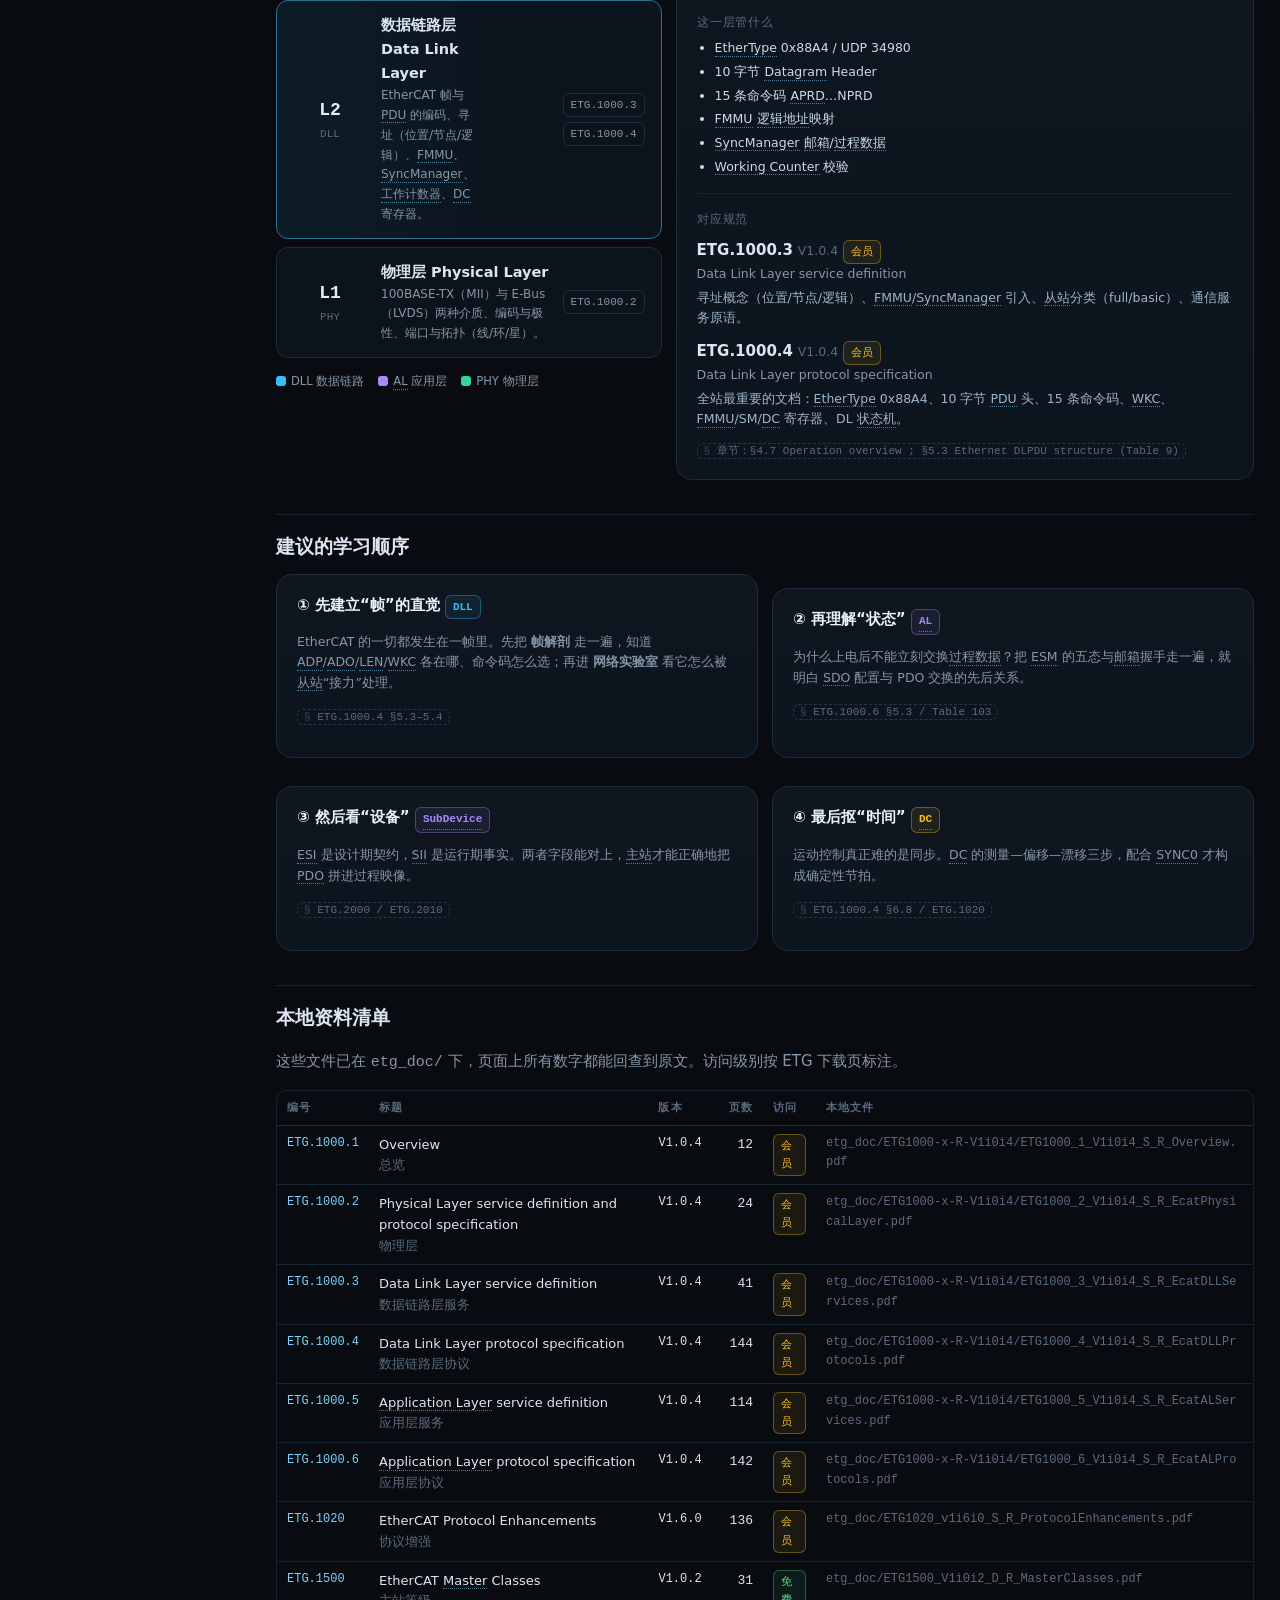
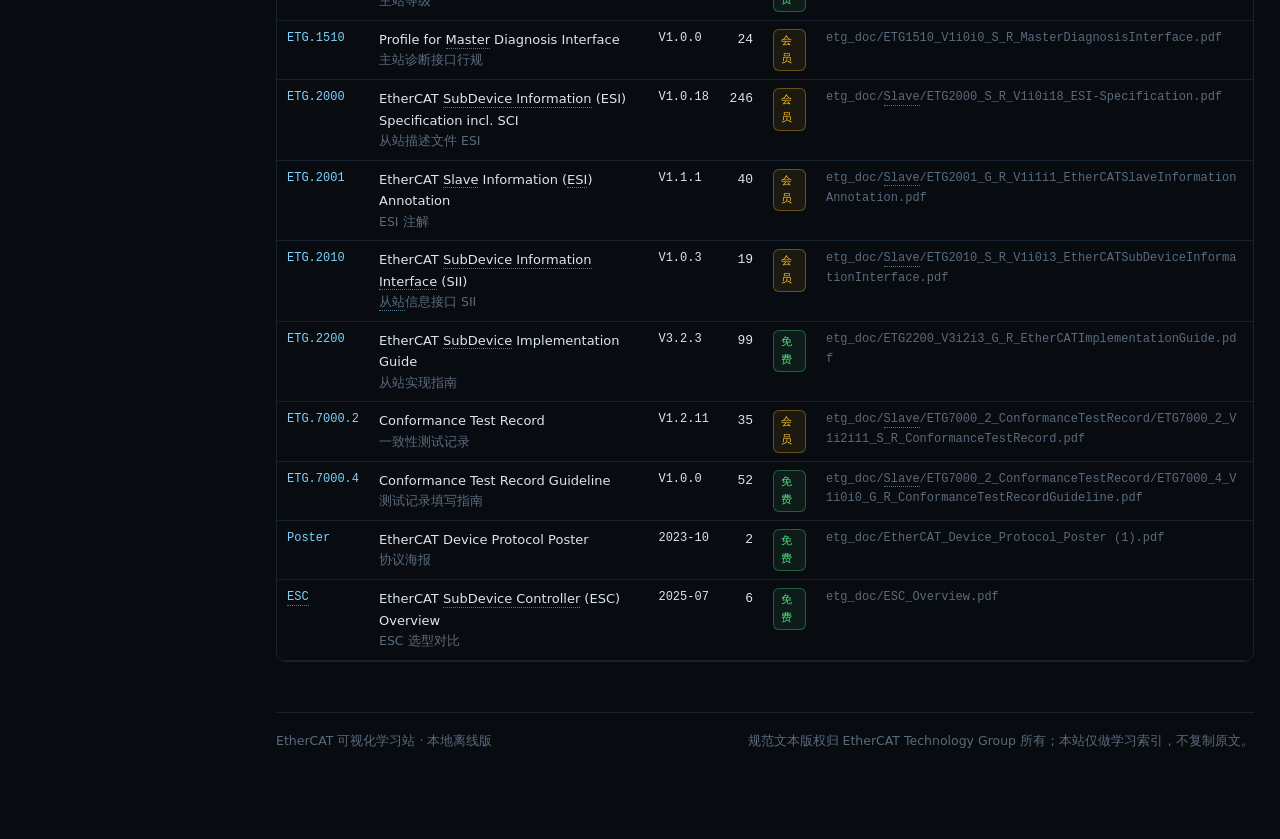
==== commit 8cf11171: "feat(glossary): 术语表与正文关键词弹窗 - 新增 glossary.html：49 条术语按数据链路层/应用层/分布式时钟/主站体系   分组，支持中英文搜索、分组筛选与 #k-xxx" ====
--- a/index.html
+++ b/index.html
@@ -81,8 +81,14 @@
         </a>
         <a class="card cardlink" href="guide.html">
           <div class="ico">▥</div>
-          <h3>08 · 学习手册</h3>
+          <h3>09 · 学习手册</h3>
           <p class="small muted">约两万字的通读版：心智模型、三层协议栈、周期路径、状态机、邮箱、DC、主站/从站、常见误解与速查表。</p>
+          <span class="go">进入 →</span>
+        </a>
+        <a class="card cardlink" href="glossary.html">
+          <div class="ico">≡</div>
+          <h3>10 · 术语表</h3>
+          <p class="small muted">49 个缩写的英文全称、中文名、一句话定义与规范出处；正文里带虚线下划线的词都能悬停或点击查看。</p>
           <span class="go">进入 →</span>
         </a>
       </div>
--- a/assets/css/style.css
+++ b/assets/css/style.css
@@ -403,3 +403,38 @@
 @media (max-width:520px){
   .selfcheck{ right:10px; bottom:10px; font-size:11px; }
 }
+
+
+/* ---------- 术语关键词 ---------- */
+.kw{
+  border-bottom:1px dotted rgba(125,211,252,.55);
+  cursor:help; padding-bottom:.5px;
+  transition:background .15s, color .15s, border-color .15s;
+}
+.kw:hover,.kw-on{ background:rgba(56,189,248,.14); color:#dff4ff; border-bottom-color:#7dd3fc; }
+#kw-tip{
+  position:fixed; z-index:500; max-width:390px;
+  background:#0b141d; border:1px solid #2b4a63; border-radius:12px;
+  padding:12px 14px; box-shadow:0 18px 50px rgba(0,0,0,.75);
+  font-size:12.5px; line-height:1.6; color:var(--text);
+}
+#kw-tip[hidden]{ display:none; }
+.kt-head{ display:flex; align-items:baseline; gap:8px; flex-wrap:wrap; }
+.kt-head b{ font-family:var(--mono); font-size:14px; color:#9fe0ff; }
+.kt-full{ font-size:10.5px; color:var(--text-faint); }
+.kt-zh{ font-size:11px; color:#7dd3fc; margin-top:1px; }
+.kt-short{ margin-top:7px; color:#e6f3ff; font-weight:600; }
+.kt-detail{ margin-top:5px; color:var(--text-dim); }
+.kt-foot{
+  display:flex; align-items:center; gap:10px; flex-wrap:wrap;
+  margin-top:9px; padding-top:8px; border-top:1px solid #1b2a3a; font-size:10.5px;
+}
+.kt-rel{ color:var(--text-faint); }
+.kt-rel a{ color:#9fe0ff; text-decoration:none; border-bottom:1px dotted #3b6b8a; }
+.kt-more{ margin-left:auto; color:#7dd3fc; text-decoration:none; white-space:nowrap; }
+.kw-hint{
+  border:1px dashed #2b4a63; background:rgba(56,189,248,.05);
+  border-radius:10px; padding:8px 12px; font-size:12px; color:var(--text-dim);
+  margin:0 0 14px; cursor:pointer; line-height:1.6;
+}
+.kw-hint b{ color:#9fe0ff; }
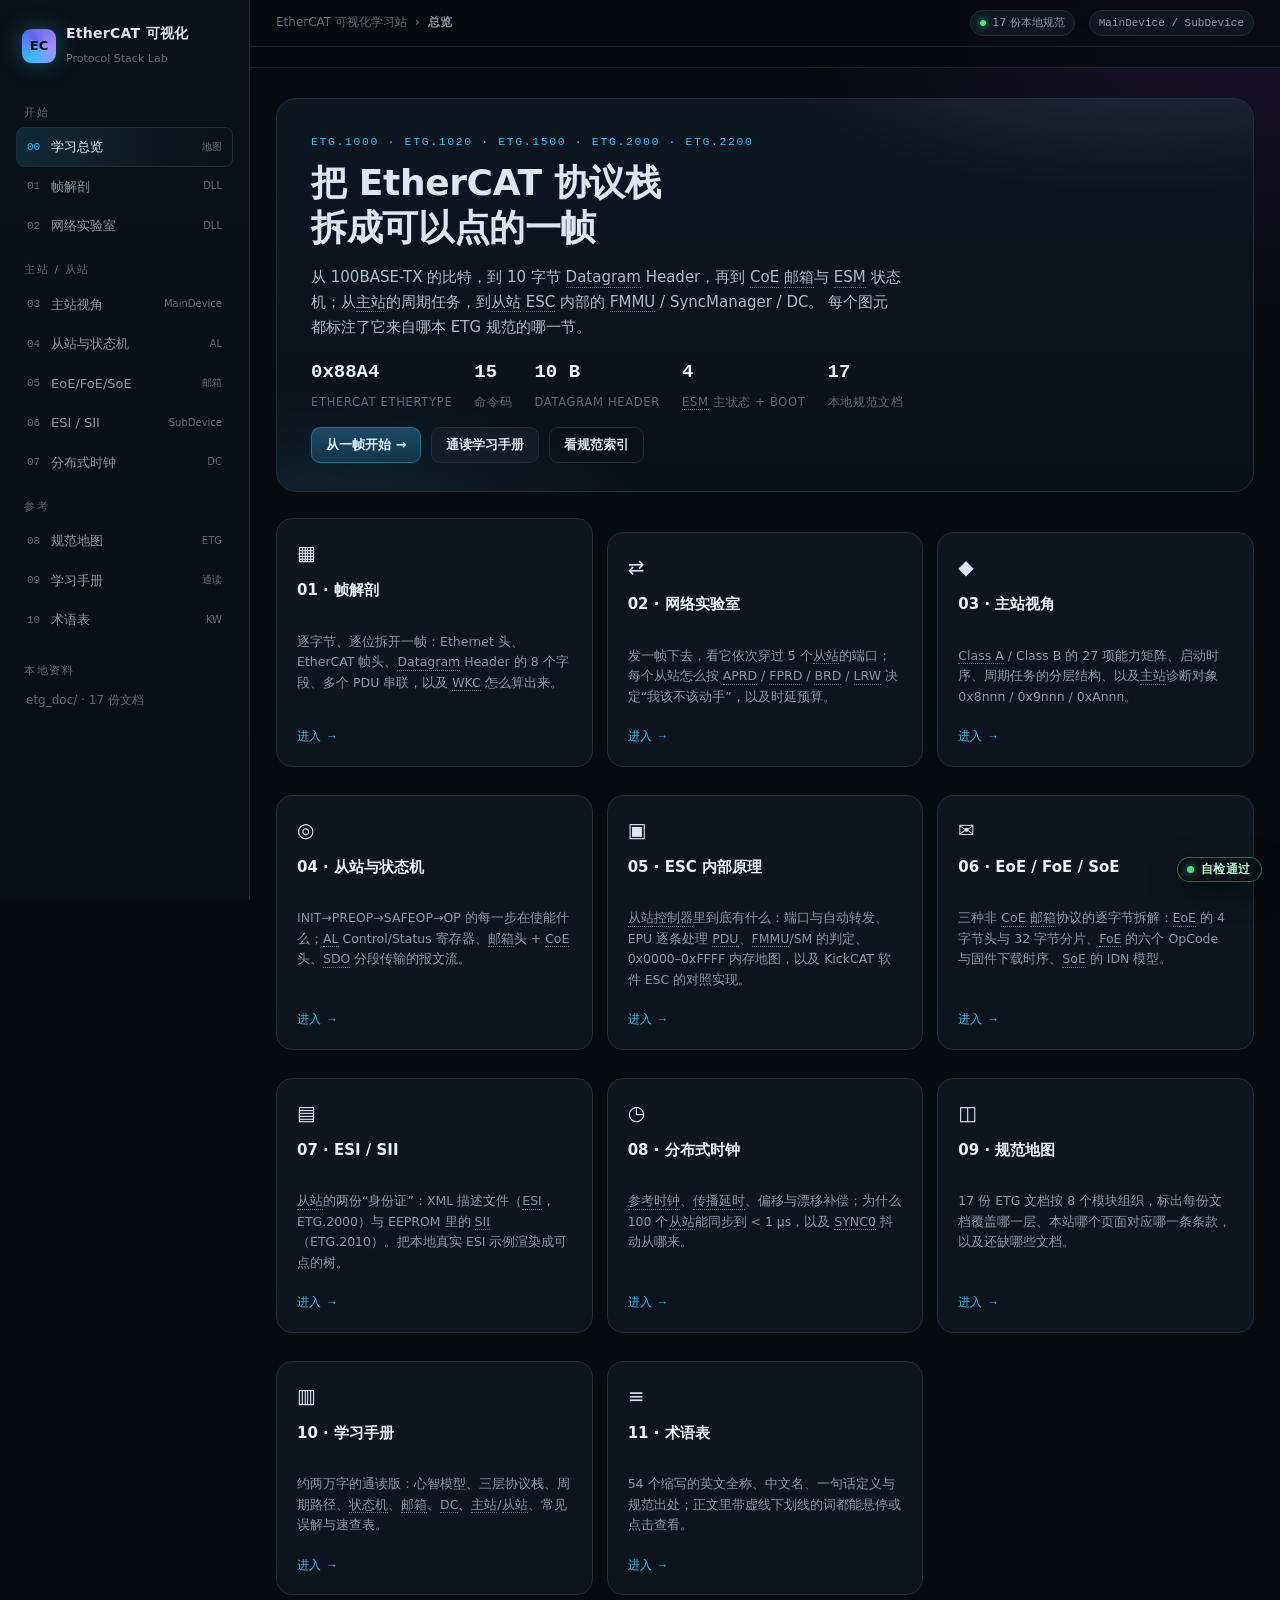
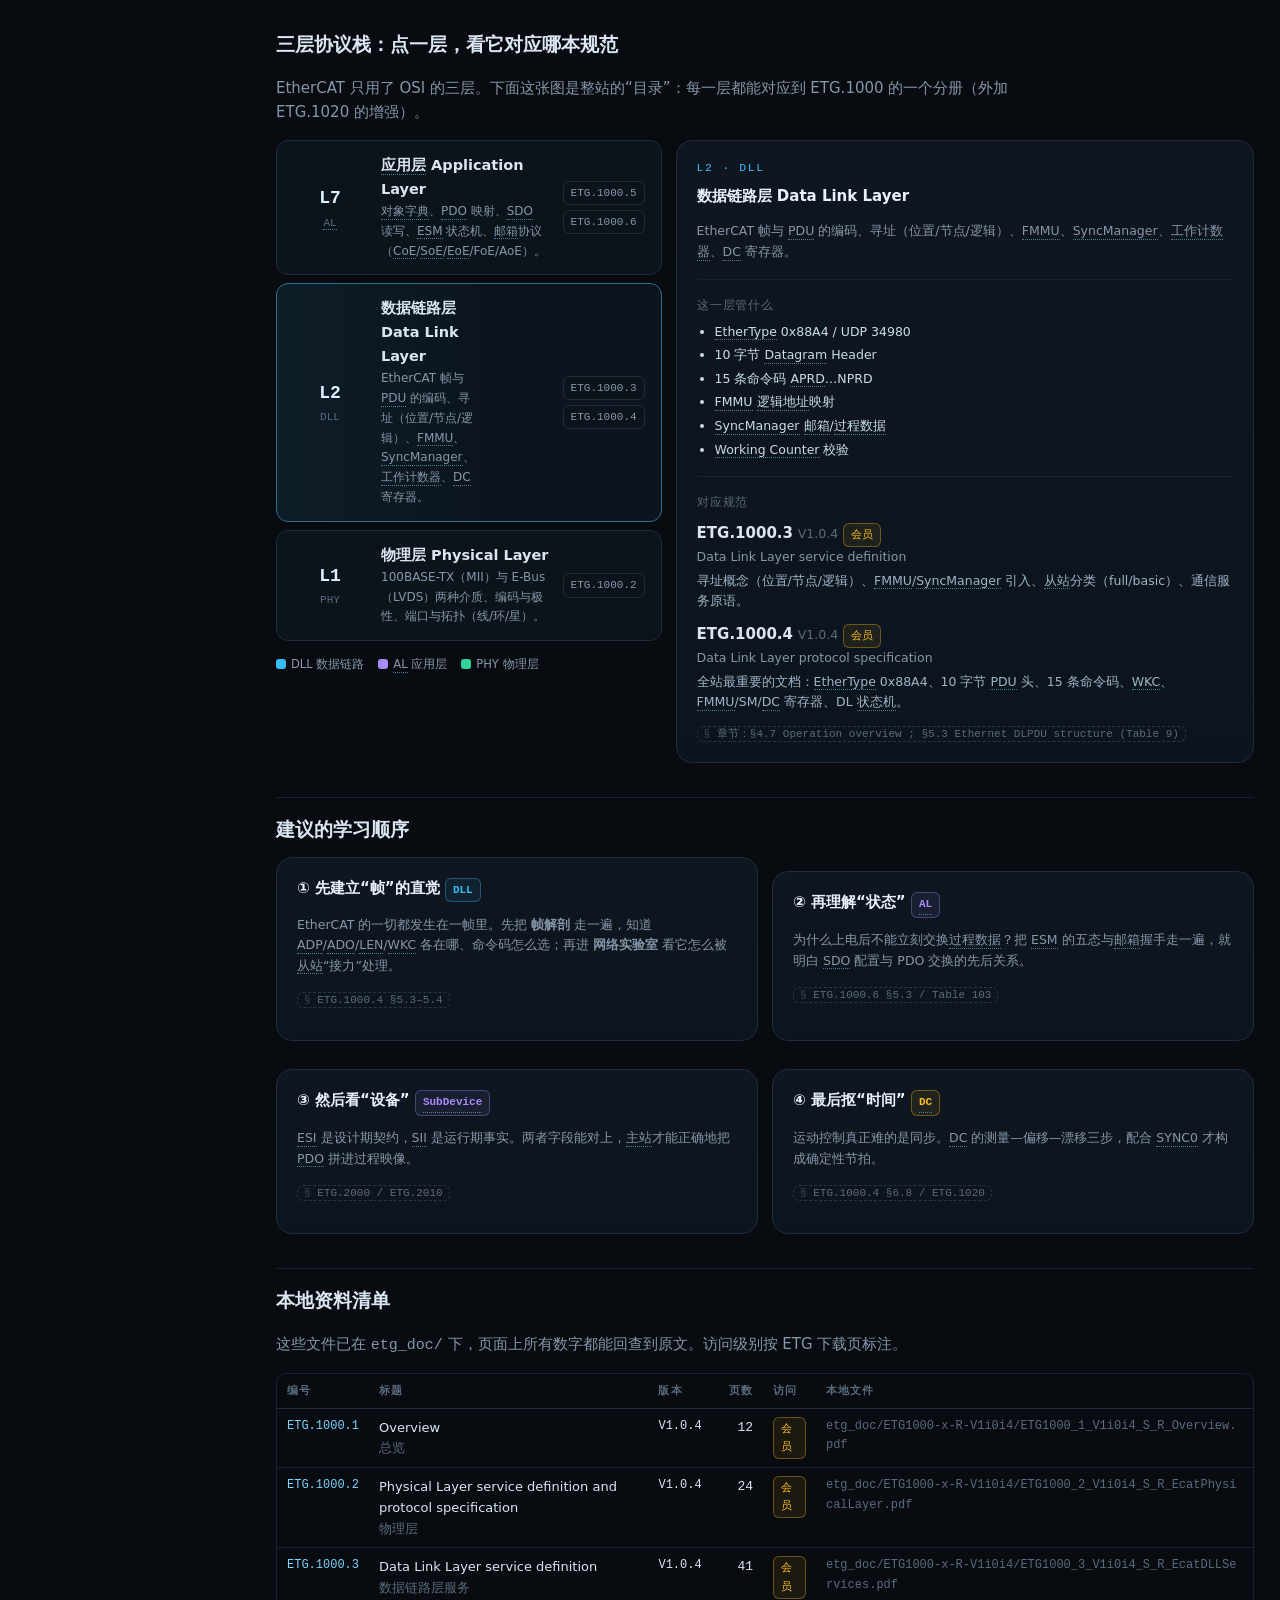
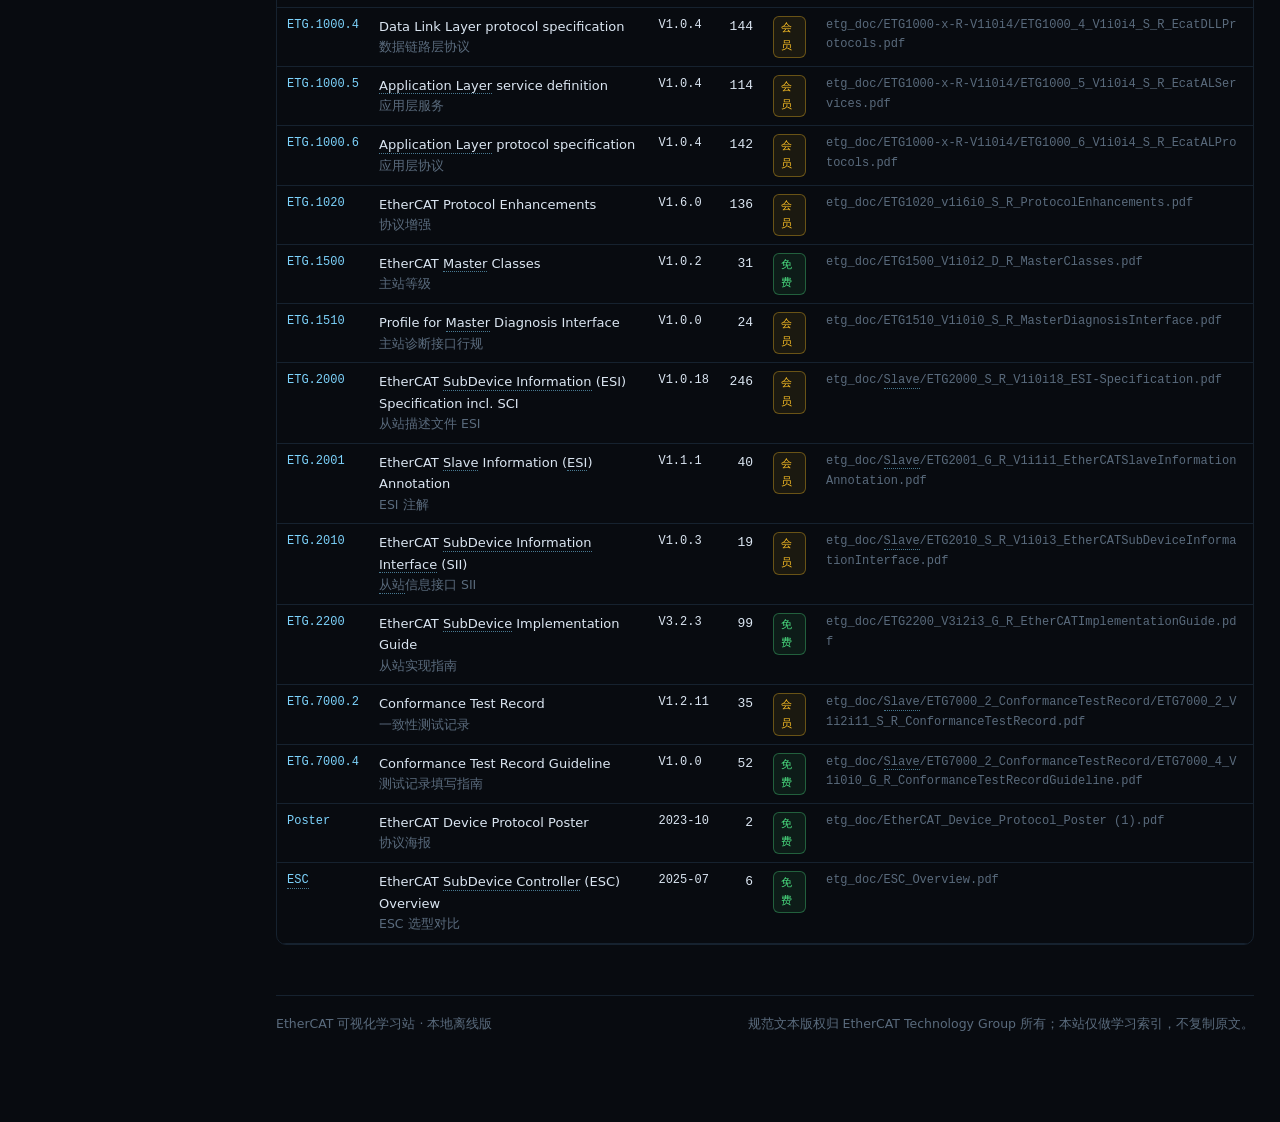
==== commit ec9c4750: "feat(esc): 新增「ESC 内部原理」交互页 回答「一帧在从站控制器里到底经历了什么」：  - 十个功能块的可点框图，联动寄存器表（端口与转发器、EPU、FMMU、   SyncManager" ====
--- a/index.html
+++ b/index.html
@@ -61,34 +61,46 @@
           <p class="small muted">INIT→PREOP→SAFEOP→OP 的每一步在使能什么；AL Control/Status 寄存器、邮箱头 + CoE 头、SDO 分段传输的报文流。</p>
           <span class="go">进入 →</span>
         </a>
+        <a class="card cardlink" href="esc.html">
+          <div class="ico">▣</div>
+          <h3>05 · ESC 内部原理</h3>
+          <p class="small muted">从站控制器里到底有什么：端口与自动转发、EPU 逐条处理 PDU、FMMU/SM 的判定、0x0000–0xFFFF 内存地图，以及 KickCAT 软件 ESC 的对照实现。</p>
+          <span class="go">进入 →</span>
+        </a>
         <a class="card cardlink" href="eoe-foe-soe.html">
           <div class="ico">✉</div>
-          <h3>05 · EoE / FoE / SoE</h3>
+          <h3>06 · EoE / FoE / SoE</h3>
           <p class="small muted">三种非 CoE 邮箱协议的逐字节拆解：EoE 的 4 字节头与 32 字节分片、FoE 的六个 OpCode 与固件下载时序、SoE 的 IDN 模型。</p>
           <span class="go">进入 →</span>
         </a>
         <a class="card cardlink" href="slave.html">
           <div class="ico">▤</div>
-          <h3>06 · ESI / SII</h3>
+          <h3>07 · ESI / SII</h3>
           <p class="small muted">从站的两份“身份证”：XML 描述文件（ESI，ETG.2000）与 EEPROM 里的 SII（ETG.2010）。把本地真实 ESI 示例渲染成可点的树。</p>
           <span class="go">进入 →</span>
         </a>
         <a class="card cardlink" href="dc.html">
           <div class="ico">◷</div>
-          <h3>07 · 分布式时钟</h3>
+          <h3>08 · 分布式时钟</h3>
           <p class="small muted">参考时钟、传播延时、偏移与漂移补偿；为什么 100 个从站能同步到 < 1 µs，以及 SYNC0 抖动从哪来。</p>
+          <span class="go">进入 →</span>
+        </a>
+        <a class="card cardlink" href="spec.html">
+          <div class="ico">◫</div>
+          <h3>09 · 规范地图</h3>
+          <p class="small muted">17 份 ETG 文档按 8 个模块组织，标出每份文档覆盖哪一层、本站哪个页面对应哪一条条款，以及还缺哪些文档。</p>
           <span class="go">进入 →</span>
         </a>
         <a class="card cardlink" href="guide.html">
           <div class="ico">▥</div>
-          <h3>09 · 学习手册</h3>
+          <h3>10 · 学习手册</h3>
           <p class="small muted">约两万字的通读版：心智模型、三层协议栈、周期路径、状态机、邮箱、DC、主站/从站、常见误解与速查表。</p>
           <span class="go">进入 →</span>
         </a>
         <a class="card cardlink" href="glossary.html">
           <div class="ico">≡</div>
-          <h3>10 · 术语表</h3>
-          <p class="small muted">49 个缩写的英文全称、中文名、一句话定义与规范出处；正文里带虚线下划线的词都能悬停或点击查看。</p>
+          <h3>11 · 术语表</h3>
+          <p class="small muted">54 个缩写的英文全称、中文名、一句话定义与规范出处；正文里带虚线下划线的词都能悬停或点击查看。</p>
           <span class="go">进入 →</span>
         </a>
       </div>
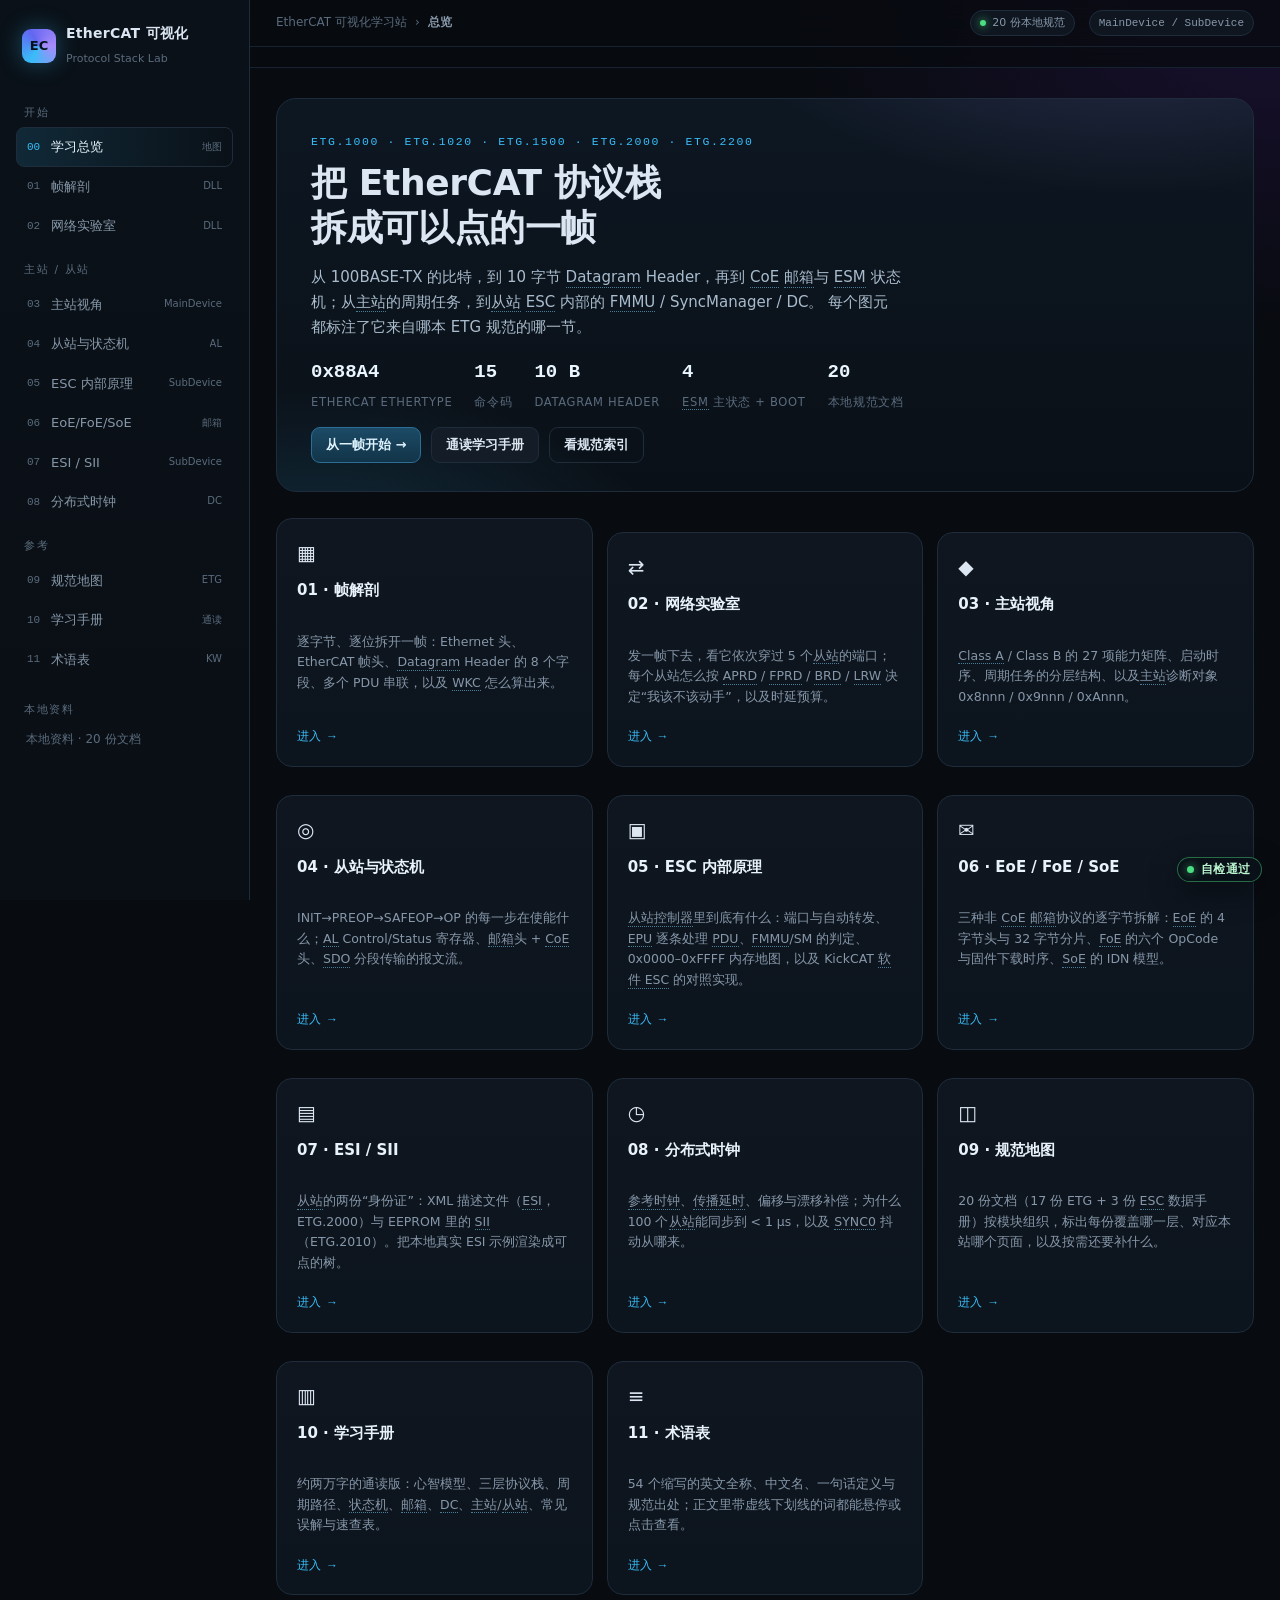
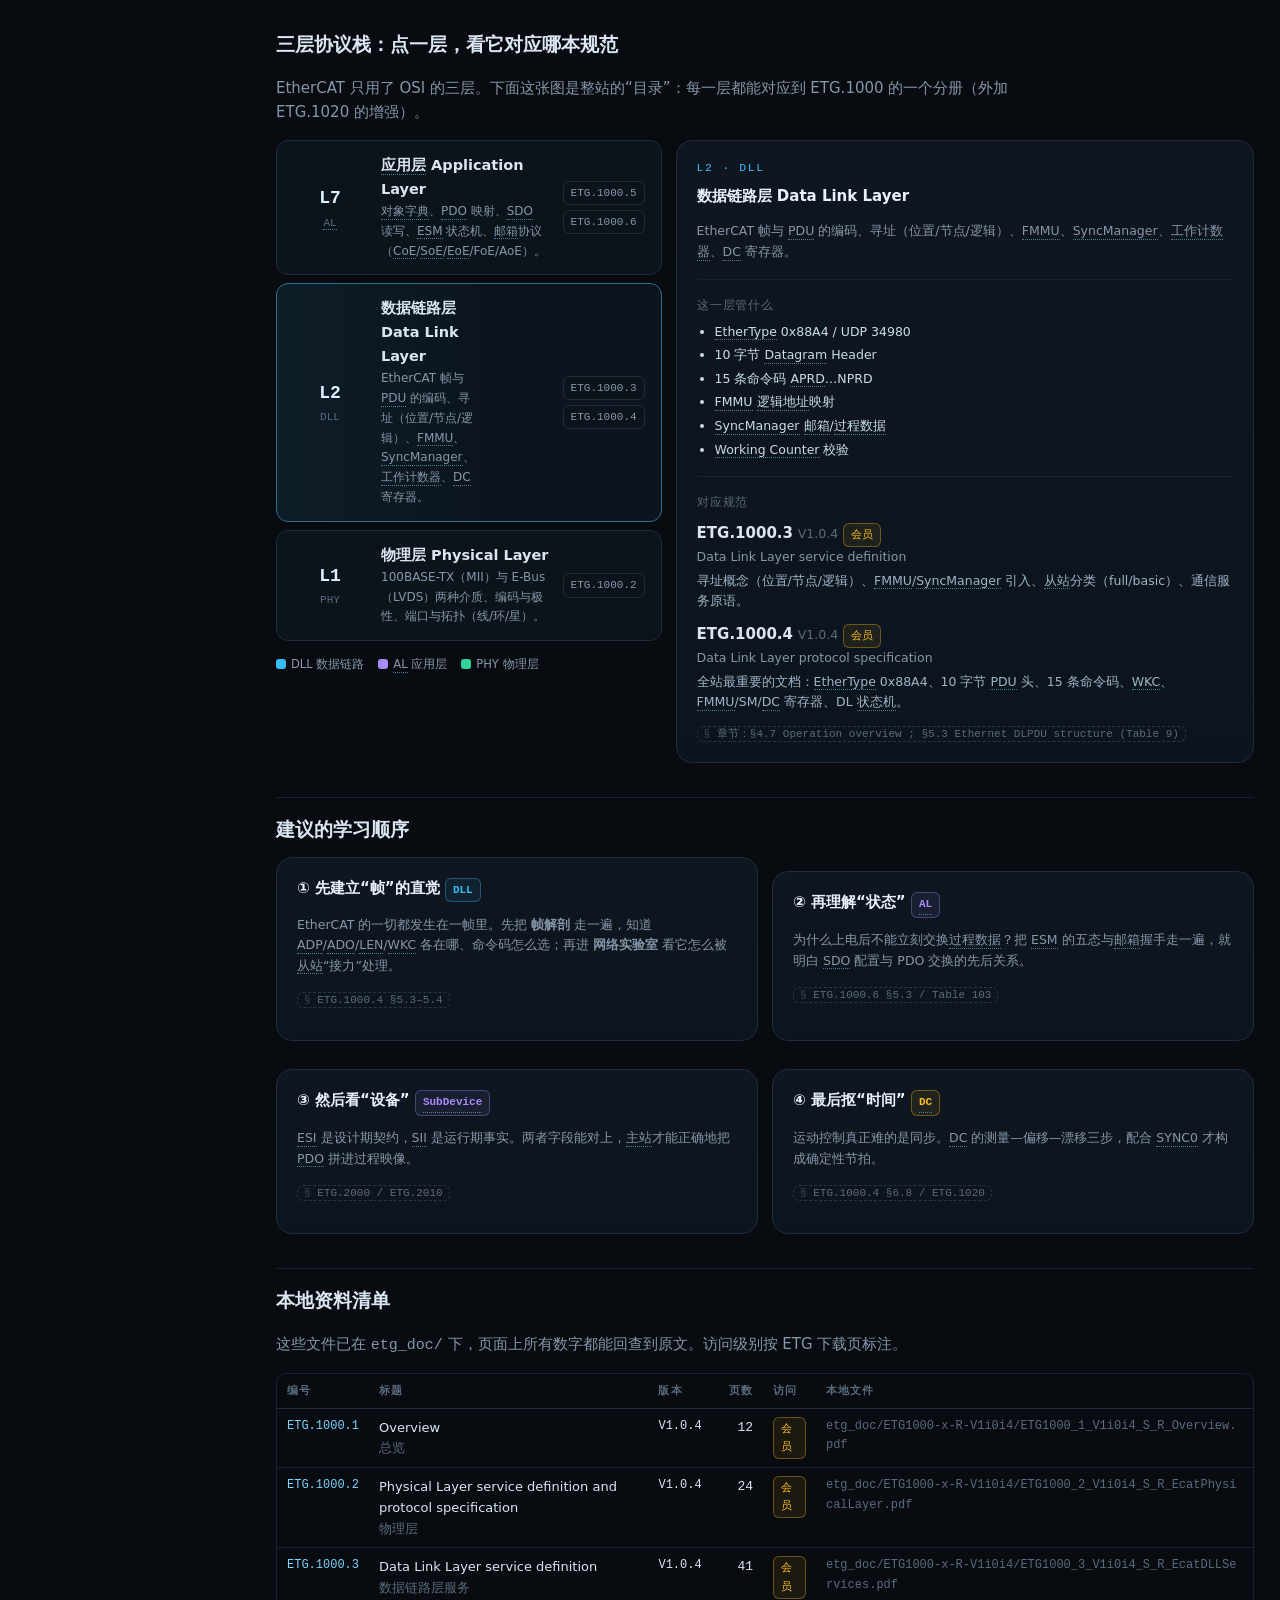
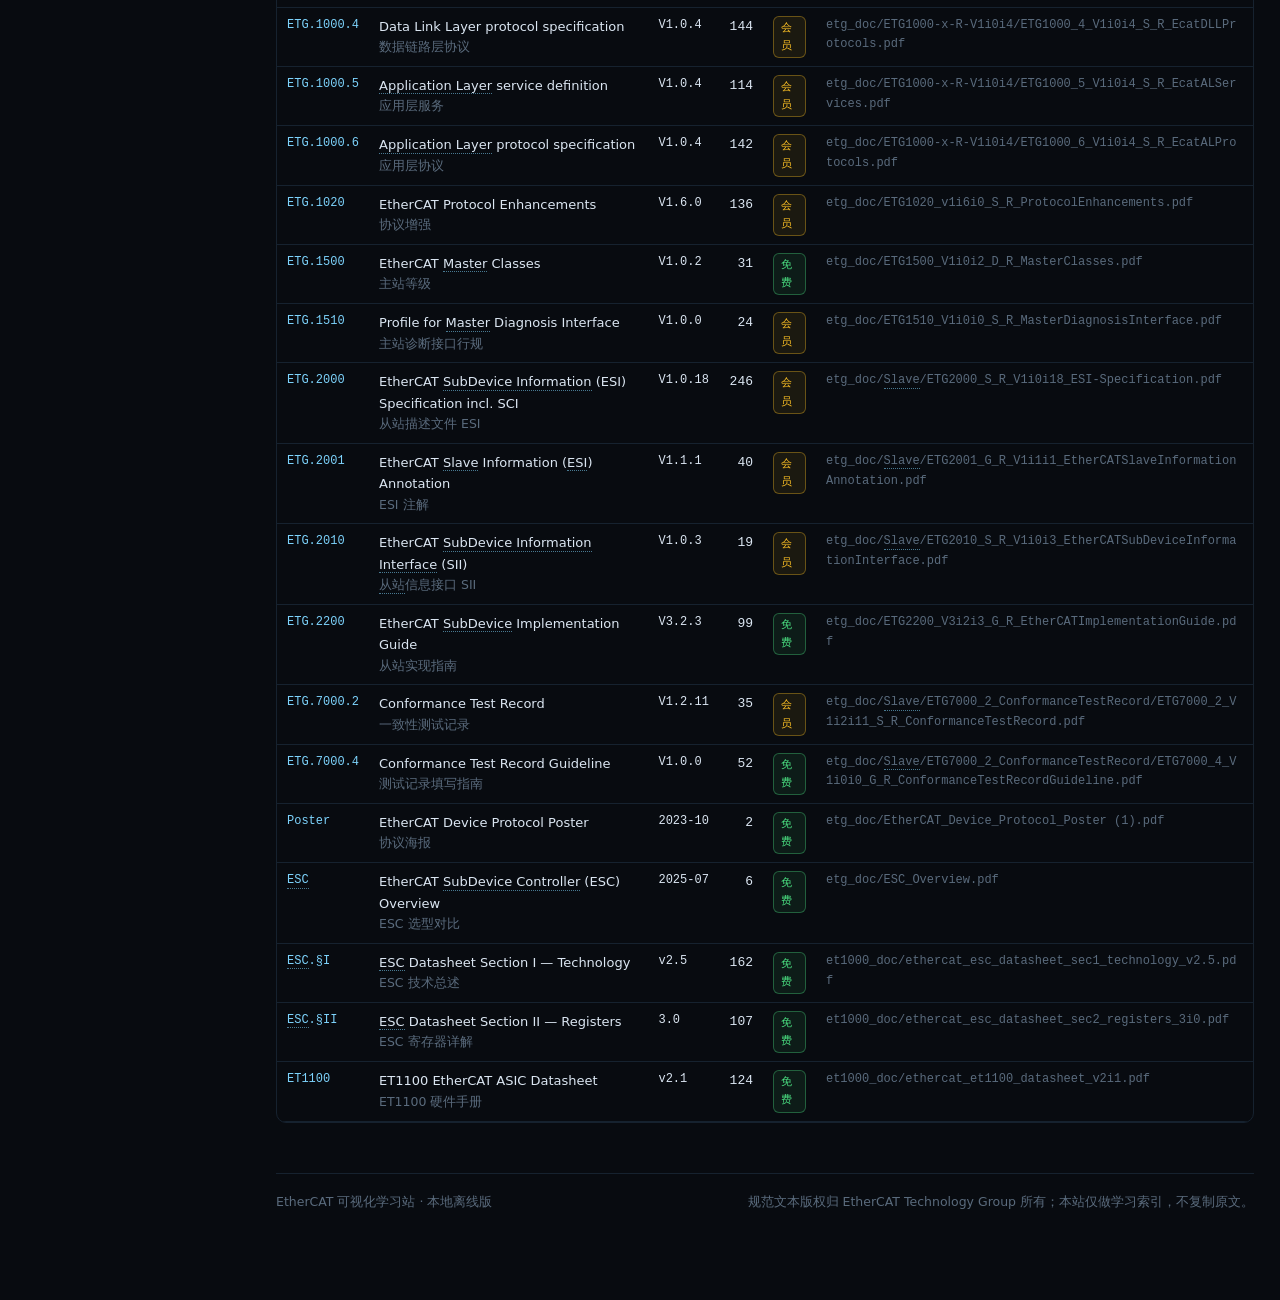
==== commit 45884a60: "docs(esc): 依据 ET1100/ESC 数据手册校正寄存器与文档结论 新增 Beckhoff 三份手册（ESC §I 技术 162 页、§II 寄存器 107 页、 ET1100 v2.1 " ====
--- a/index.html
+++ b/index.html
@@ -27,7 +27,7 @@
           <div class="kpi"><b>15</b><span>命令码</span></div>
           <div class="kpi"><b>10 B</b><span>DATAGRAM HEADER</span></div>
           <div class="kpi"><b>4</b><span>ESM 主状态 + BOOT</span></div>
-          <div class="kpi"><b>17</b><span>本地规范文档</span></div>
+          <div class="kpi"><b>20</b><span>本地规范文档</span></div>
         </div>
         <div class="toolbar" style="margin-bottom:0">
           <a class="btn primary" href="frame.html">从一帧开始 →</a>
@@ -88,7 +88,7 @@
         <a class="card cardlink" href="spec.html">
           <div class="ico">◫</div>
           <h3>09 · 规范地图</h3>
-          <p class="small muted">17 份 ETG 文档按 8 个模块组织，标出每份文档覆盖哪一层、本站哪个页面对应哪一条条款，以及还缺哪些文档。</p>
+          <p class="small muted">20 份文档（17 份 ETG + 3 份 ESC 数据手册）按模块组织，标出每份覆盖哪一层、对应本站哪个页面，以及按需还要补什么。</p>
           <span class="go">进入 →</span>
         </a>
         <a class="card cardlink" href="guide.html">
